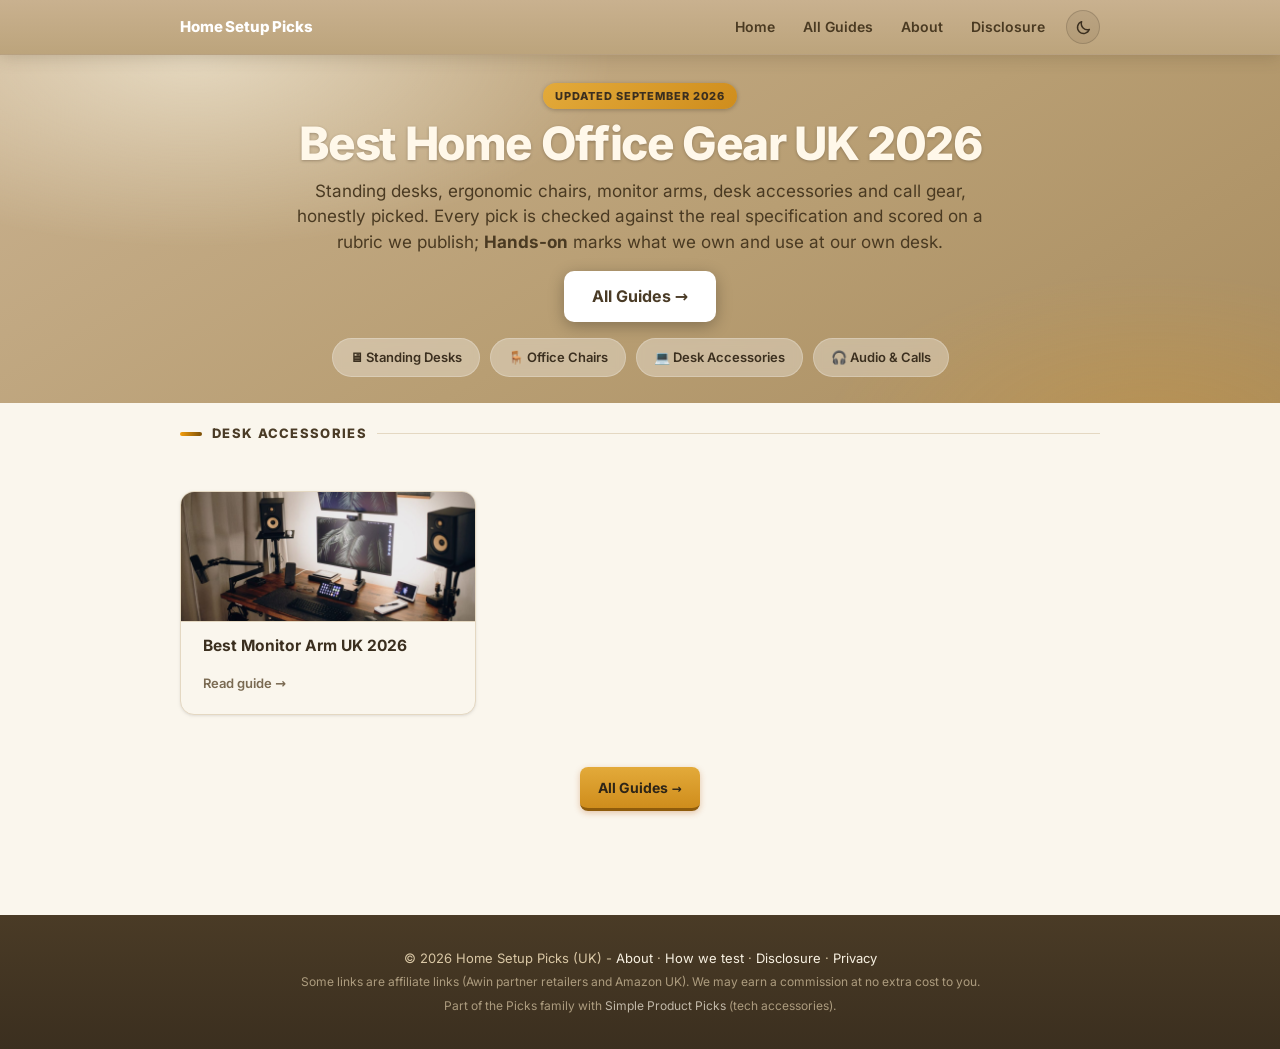
==== index.html @ e94b882a "design: home hero per DESIGN-CANON rules 1-3 (operator-approved renders 2026-09-02) - h1 'Best Home " ====
<!doctype html>
<html lang="en-GB">
<head>
  <meta charset="utf-8" />
  <meta name="viewport" content="width=device-width, initial-scale=1" />
  <meta name="theme-color" content="#c9b18f" />
  <link rel="icon" href="/favicon.ico" sizes="48x48" />
  <link rel="icon" type="image/png" sizes="192x192" href="/icon-192.png" />
  <link rel="apple-touch-icon" href="/apple-touch-icon.png" />
  <link rel="manifest" href="/site.webmanifest" />
  <title>Best Home Office Gear UK 2026 - Home Setup Picks</title>
  <meta name="description" content="Honest, spec-checked picks for UK home offices: standing desks, ergonomic chairs, monitor arms and call gear. Hands-on notes where we own the product." />
  <link rel="canonical" href="https://homesetuppicks.co.uk/" />
  <meta property="og:site_name" content="Home Setup Picks" />
  <meta property="og:type" content="website" />
  <meta property="og:title" content="Home Setup Picks UK" />
  <meta property="og:description" content="Honest, spec-checked picks for a better UK home office setup." />
  <meta property="og:image" content="https://homesetuppicks.co.uk/assets/img/hero/desks.jpg" />
  <meta property="og:url" content="https://homesetuppicks.co.uk/" />
  <meta name="twitter:card" content="summary" />
  <meta name="twitter:title" content="Best Home Office Gear UK 2026" />
  <meta name="twitter:description" content="Spec-checked picks for standing desks, office chairs, monitor arms and call gear, with hands-on notes where we own the product." />
  <script type="application/ld+json">
  {
    "@context": "https://schema.org",
    "@type": "WebSite",
    "name": "Home Setup Picks",
    "url": "https://homesetuppicks.co.uk/",
    "description": "Honest, spec-checked UK home office picks: standing desks, office chairs, monitor arms, desk accessories and call gear.",
    "publisher": {
      "@type": "Organization",
      "name": "Home Setup Picks",
      "url": "https://homesetuppicks.co.uk/"
    }
  }
  </script>
  <link rel="preload" href="assets/fonts/inter-latin.woff2" as="font" type="font/woff2" crossorigin>
  <link rel="alternate" type="application/rss+xml" title="Home Setup Picks - All Guides" href="/feed.xml">
  <link rel="stylesheet" href="assets/site.css">
  <script>(function(){var t;try{t=localStorage.getItem("sppTheme")}catch(e){}document.documentElement.setAttribute("data-theme",t||(window.matchMedia&&matchMedia("(prefers-color-scheme: dark)").matches?"dark":"light"))})();</script><script src="assets/theme.js" defer></script>
</head>
<body>

  <header class="site-header">
    <div class="wrap">
      <a class="brand-title" href="index.html">Home Setup Picks</a>
      <nav class="site-nav">
        <a href="index.html">Home</a>
        <a href="posts.html">All Guides</a>
        <a href="about.html">About</a>
        <a href="disclosure.html">Disclosure</a>
      </nav>
    </div>
  </header>

  <div class="home-hero">
    <div class="wrap">
      <div class="badge">Updated September 2026</div>
      <h1>Best Home Office Gear UK 2026</h1>
      <p>Standing desks, ergonomic chairs, monitor arms, desk accessories and call gear, honestly picked. Every pick is checked against the real specification and scored on a rubric we publish; <strong>Hands-on</strong> marks what we own and use at our own desk.</p>
      <a class="hero-cta" href="posts.html">All Guides &#x2192;</a>
      <div class="hero-cats">
        <a class="hero-cat" href="#desks">&#x1F5A5; Standing Desks</a>
        <a class="hero-cat" href="#chairs">&#x1FA91; Office Chairs</a>
        <a class="hero-cat" href="#accessories">&#x1F4BB; Desk Accessories</a>
        <a class="hero-cat" href="#audio">&#x1F3A7; Audio &amp; Calls</a>
      </div>
    </div>
  </div>

  <main>
<!--picks:home-grid-->
    <div id="accessories" class="cat-section">
      <div class="cat-section-title">Desk Accessories</div>
      <div class="post-grid" id="list-accessories">
        <a class="post-card" href="./posts_html/best-monitor-arm-uk.html"><img class="card-thumb" src="./assets/img/hero/posts/best-monitor-arm-uk.jpg" alt="" loading="lazy" width="1200" height="630"><strong>Best Monitor Arm UK 2026</strong><span class="card-arrow">Read guide &#x2192;</span></a>
      </div>
    </div>
<!--/picks:home-grid-->
    <div style="text-align:center;margin:32px 0 16px">
      <a href="posts.html" class="cta-link" style="display:inline-block">All Guides</a>
    </div>
  </main>

  <footer>
    <div class="wrap">
      &copy; 2026 Home Setup Picks (UK) -
      <a href="./about.html">About</a> &middot;
      <a href="./how-we-test.html">How we test</a> &middot;
      <a href="./disclosure.html">Disclosure</a> &middot;
      <a href="./privacy.html">Privacy</a><br>
      <span style="font-size:12px;opacity:.7">Some links are affiliate links (Awin partner retailers and Amazon UK). We may earn a commission at no extra cost to you.</span><br>
      <span style="font-size:12px;opacity:.7">Part of the Picks family with <a href="https://simpleproductpicks.co.uk/" rel="noopener">Simple Product Picks</a> (tech accessories).</span>
    </div>
  </footer>

  <!-- The post grid between the picks:home-grid markers is generated by scripts/build_pages.py from assets/posts_index.json so crawlers see every internal link without JavaScript. Do not hand-edit inside the markers. -->
</body>
</html>
---- assets/site.css ----
/* SITE_CSS_v6 - typography + manual theme toggle + polish 2026-07-12 (v5 in git history) */
/* Brand: deep navy + electric blue + amber CTAs. Same class names as v4/v5 - safe for regen. */
/* Theming: data-theme="light|dark" on <html>, set pre-paint by an inline head snippet     */
/* (localStorage choice, else system preference). Dark styles key off [data-theme="dark"]. */

@font-face {
  font-family: "Inter";
  font-style: normal;
  font-weight: 100 900;
  font-display: swap;
  src: url("fonts/inter-latin.woff2") format("woff2");
}

/* -- Design tokens ----------------------------------------------- */
:root {
  --blue:       #7a4e06;
  --blue-dark:  #5c3a02;
  --blue-deep:  #4a3b26;
  --blue-ink:   #3b2f1f;
  --blue-light: #f0e6d0;
  --blue-mid:   #d9c7a5;
  --amber:      #f59e0b;
  --amber-bg:   #fffbeb;
  --green:      #16a34a;
  --red:        #dc2626;
  --cta:        #cf8d1c;
  --cta-hover:  #e3aa3a;
  --cta-edge:   #8f5c0c;
  --text:       #2e2517;
  --text-soft:  #4a3d2b;
  --muted:      #7a6a52;
  --border:     #e4d8c2;
  --border-mid: #d3c3a6;
  --bg:         #faf6ed;
  --bg-soft:    #f3ebdd;
  --bg-grey:    #f5efe3;
  --radius:     14px;
  --radius-sm:  8px;
  --shadow-sm:  0 1px 2px rgba(16,24,40,.05), 0 1px 4px rgba(16,24,40,.06);
  --shadow-md:  0 4px 10px rgba(16,24,40,.06), 0 12px 28px rgba(74,59,38,.10);
  --shadow-cta: 0 2px 6px rgba(180,83,9,.30);
  --ring:       0 0 0 3px rgba(122,78,6,.35);
}

/* -- Reset ------------------------------------------------------- */
*, *::before, *::after { box-sizing: border-box; }
html { scroll-behavior: smooth; }
:root { color-scheme: light; }
:root[data-theme="dark"] { color-scheme: dark; }
body {
  font-family: "Inter", system-ui, -apple-system, "Segoe UI", Roboto, Arial, sans-serif;
  margin: 0; line-height: 1.65;
  background: var(--bg); color: var(--text);
  -webkit-font-smoothing: antialiased;
  text-rendering: optimizeLegibility;
  font-feature-settings: "cv02", "cv11";
}
a { color: inherit; text-decoration: none; }
a:hover { text-decoration: underline; }
:focus-visible { outline: none; box-shadow: var(--ring); border-radius: 4px; }
::selection { background: var(--blue-mid); color: var(--blue-ink); }
@media (prefers-reduced-motion: reduce) {
  *, *::before, *::after { transition: none !important; animation: none !important; }
  html { scroll-behavior: auto; }
}

/* -- Layout ------------------------------------------------------ */
.wrap { max-width: 960px; margin: 0 auto; padding: 0 20px; }
main  { max-width: 960px; margin: 0 auto; padding: 0 20px 88px; }

/* -- Header / Nav ------------------------------------------------ */
.site-header {
  position: sticky; top: 0; z-index: 100;
  background: linear-gradient(180deg, #c9b18f 0%, #bca47c 100%);
  border-bottom: 1px solid rgba(59,47,31,.12);
  padding: 0;
  box-shadow: 0 2px 16px rgba(74,59,38,.22);
}

/* Single-row: brand left, nav right */
.site-header .wrap {
  display: flex; align-items: center;
  justify-content: space-between;
  gap: 12px; min-height: 54px;
}

.topbar { display: none; }

.brand-title {
  font-size: 15px; font-weight: 800; color: #ffffff;
  letter-spacing: -0.01em; white-space: nowrap; flex-shrink: 0;
}
.brand-title:hover { text-decoration: none; opacity: 0.9; }

.back-link {
  font-size: 14px; font-weight: 700; color: #3b2f1f;
  white-space: nowrap; flex-shrink: 0;
  display: inline-flex; align-items: center; gap: 6px;
  opacity: 0.85;
}
.back-link:hover { opacity: 1; text-decoration: none; color: #2e2517; }

.site-nav {
  display: flex; align-items: center; gap: 2px;
  flex-wrap: nowrap;
  overflow-x: auto;
  scrollbar-width: none;
  -webkit-overflow-scrolling: touch;
}
.site-nav::-webkit-scrollbar { display: none; }
.site-nav a {
  padding: 7px 13px; border-radius: 999px;
  color: #4a3a22; font-weight: 600; font-size: 14px;
  white-space: nowrap;
  transition: background 0.15s, color 0.15s;
}
.site-nav a:hover {
  background: rgba(59,47,31,.10); color: #2e2517; text-decoration: none;
}
.sep { display: none; }

/* -- Post hero ---------------------------------------------------- */
.hero.panel, .hero-section {
  background: linear-gradient(180deg, var(--bg-soft) 0%, #faf6ed 85%);
  border: none;
  border-bottom: 1px solid var(--border);
  padding: 34px 20px 24px;
  max-width: 960px;
  margin: 0 auto;
  box-sizing: border-box;
}

.hero-kicker {
  font-size: 11px; font-weight: 800; letter-spacing: 0.08em;
  text-transform: uppercase; color: #78350f;
  background: linear-gradient(135deg, #fde68a 0%, var(--amber) 100%);
  border: none;
  display: inline-block;
  padding: 4px 12px; border-radius: 999px; margin-bottom: 12px;
  box-shadow: 0 1px 3px rgba(180,83,9,.25);
}

.hero-title {
  font-size: clamp(26px, 4.5vw, 38px);
  font-weight: 800; letter-spacing: -0.03em;
  margin: 0 0 10px; line-height: 1.12; color: var(--blue-ink);
  text-wrap: balance;
}

.hero-sub { font-size: 15px; color: var(--muted); margin: 6px 0 0; }
.trust-bar {
  display: flex; flex-wrap: wrap; gap: 8px;
  margin-top: 16px;
}
.trust-item {
  font-size: 12.5px; font-weight: 600; color: var(--text-soft);
  display: inline-flex; align-items: center; gap: 5px;
  background: #ffffff;
  border: 1px solid var(--border);
  border-radius: 999px;
  padding: 5px 12px;
  box-shadow: var(--shadow-sm);
}
.trust-item::before { color: var(--green); font-size: 14px; }

.hero-img { box-shadow: var(--shadow-md); }

/* Two-column editorial hero on wide screens: text left, category image right */
@media (min-width: 861px) {
  .hero.panel, .hero-section {
    display: grid;
    grid-template-columns: minmax(0, 1fr) 340px;
    column-gap: 32px;
    align-items: center;
  }
  .hero-kicker { grid-column: 1; justify-self: start; }
  .hero-title, .hero-sub, .trust-bar { grid-column: 1; }
  .hero-img {
    grid-column: 2; grid-row: 1 / 5;
    align-self: center;
    margin-top: 0 !important;
    max-height: 210px !important;
  }
}

/* -- Homepage hero ----------------------------------------------- */
.home-hero {
  background:
    radial-gradient(700px 320px at 15% 0%, rgba(255,251,235,.55), transparent 60%),
    radial-gradient(600px 300px at 90% 110%, rgba(245,158,11,.18), transparent 55%),
    linear-gradient(150deg, #c9b18f 0%, #b89e73 55%, #a98d60 100%);
  padding: 26px 20px 22px;
  text-align: center;
}
.home-hero h1 {
  font-size: clamp(30px, 5.5vw, 46px);
  font-weight: 800; color: #fff8ea;
  text-shadow: 0 1px 3px rgba(59,47,31,.35);
  letter-spacing: -0.03em; margin: 0 0 10px; line-height: 1.08;
  text-wrap: balance;
}
.home-hero p {
  font-size: 17px; color: #4a3a22; margin: 0 auto 16px; max-width: 720px; line-height: 1.5;
}
.home-hero .badge {
  display: inline-block;
  background: linear-gradient(135deg, var(--cta-hover) 0%, var(--cta) 100%);
  color: #3b2f1f;
  font-size: 11px; font-weight: 800; letter-spacing: 0.08em;
  text-transform: uppercase; padding: 4px 12px; border-radius: 999px; margin-bottom: 10px;
  box-shadow: 0 1px 4px rgba(0,0,0,.25);
}
.hero-cta {
  display: inline-flex; align-items: center; gap: 8px;
  background: #ffffff; color: var(--blue-deep);
  font-size: 16px; font-weight: 700;
  padding: 12px 28px; border-radius: 10px;
  text-decoration: none;
  box-shadow: 0 4px 16px rgba(0,0,0,.28);
  transition: transform 0.15s, box-shadow 0.15s;
  margin-bottom: 16px;
}
.hero-cta:hover { transform: translateY(-2px); box-shadow: 0 8px 24px rgba(0,0,0,.32); text-decoration: none; color: var(--blue-deep); }
.hero-cats {
  display: flex; flex-wrap: wrap; justify-content: center; gap: 10px;
  padding: 0 0 4px;
}
.hero-cat {
  display: inline-flex; align-items: center; gap: 6px;
  background: rgba(255,255,255,.32); color: #3b2f1f;
  font-size: 13px; font-weight: 600;
  padding: 8px 17px; border-radius: 999px;
  border: 1px solid rgba(255,255,255,.22);
  text-decoration: none;
  backdrop-filter: blur(4px);
  transition: background 0.15s, border-color 0.15s, transform 0.15s;
}
.hero-cat:hover {
  background: rgba(255,255,255,.48); border-color: rgba(255,255,255,.75);
  transform: translateY(-1px);
  text-decoration: none; color: #2e2517;
}

/* Home category section headings */
.cat-section { margin: 20px 0 0; scroll-margin-top: 72px; }
.cat-section-title {
  font-size: 13px; font-weight: 800; letter-spacing: 0.1em;
  text-transform: uppercase; color: var(--blue-deep);
  display: flex; align-items: center; gap: 10px;
  padding: 0 0 12px; border-bottom: none;
  margin-bottom: 14px;
}
.cat-section-title::before {
  content: ""; display: inline-block;
  width: 22px; height: 4px; border-radius: 2px;
  background: linear-gradient(90deg, var(--amber), var(--blue));
}
.cat-section-title::after {
  content: ""; flex: 1; height: 1px; background: var(--border);
}

/* -- Post cards (index page) ------------------------------------- */
.post-grid {
  display: grid;
  grid-template-columns: repeat(auto-fill, minmax(280px, 1fr));
  gap: 16px;
  padding: 20px 0;
}
.post-card {
  display: flex; flex-direction: column;
  background: var(--bg);
  border: 1px solid var(--border);
  border-radius: var(--radius);
  padding: 20px 22px;
  box-shadow: var(--shadow-sm);
  transition: box-shadow 0.18s, border-color 0.18s, transform 0.18s;
  overflow: hidden;
}
.post-card .card-thumb {
  width: calc(100% + 44px);
  margin: -20px -22px 14px;
  height: 130px; object-fit: cover; display: block;
  border-bottom: 1px solid var(--border);
  transition: transform 0.25s ease;
}
.post-card:hover .card-thumb { transform: scale(1.03); }
.post-card:hover {
  box-shadow: var(--shadow-md);
  border-color: var(--blue-mid);
  transform: translateY(-3px);
  text-decoration: none;
}
.post-card strong { display: block; font-size: 15.5px; font-weight: 700; color: var(--blue-ink); margin-bottom: 6px; line-height: 1.35; }
.post-card .card-cat { font-size: 11px; font-weight: 700; color: var(--blue); text-transform: uppercase; letter-spacing: 0.08em; margin-bottom: 6px; }
.post-card .card-arrow { display: block; font-size: 13px; font-weight: 600; color: var(--muted); margin-top: auto; padding-top: 10px; transition: color 0.15s, transform 0.15s; }
.post-card:hover .card-arrow { color: var(--blue); transform: translateX(3px); }
.post-card .slug  { display: none; }

/* -- Panels ------------------------------------------------------ */
.panel {
  background: var(--bg);
  border: 1px solid var(--border);
  border-radius: var(--radius);
  padding: 26px;
  margin: 24px 0;
  box-shadow: var(--shadow-sm);
}

/* -- Comparison table ------------------------------------------- */
.table-wrap {
  overflow-x: auto; margin-top: 12px;
  border: 1px solid var(--border);
  border-radius: var(--radius-sm);
  /* scroll shadows so a clipped table reads as scrollable on mobile */
  background:
    linear-gradient(to right, #ffffff 30%, rgba(255,255,255,0)),
    linear-gradient(to left,  #ffffff 30%, rgba(255,255,255,0)) 100% 0,
    radial-gradient(farthest-side at 0 50%, rgba(16,24,40,.18), transparent),
    radial-gradient(farthest-side at 100% 50%, rgba(16,24,40,.18), transparent) 100% 0;
  background-repeat: no-repeat;
  background-size: 44px 100%, 44px 100%, 16px 100%, 16px 100%;
  background-attachment: local, local, scroll, scroll;
}
.compare-table {
  border-collapse: collapse; width: 100%;
  font-size: 14px; min-width: 560px;
}
.thead-cell {
  background: linear-gradient(180deg, var(--blue-deep) 0%, var(--blue-ink) 100%);
  color: #ffffff;
  font-weight: 700; text-align: left;
  padding: 12px 14px;
  border-bottom: 2px solid var(--blue);
  white-space: nowrap; font-size: 12.5px;
  letter-spacing: 0.05em; text-transform: uppercase;
}
.cell-row, .cell {
  padding: 13px 14px;
  border-bottom: 1px solid var(--border);
  vertical-align: middle; color: var(--text-soft); font-size: 15px;
}
.compare-table tbody tr:last-child .cell-row,
.compare-table tbody tr:last-child .cell { border-bottom: none; }
/* Best overall row - highlighted */
.compare-table tbody tr:first-child .cell-row,
.compare-table tbody tr:first-child .cell {
  background: var(--amber-bg);
  font-weight: 600;
  border-bottom: 1px solid #fde68a;
}
.compare-table tbody tr:first-child .cell-row:first-child {
  box-shadow: inset 4px 0 0 var(--amber);
}
.compare-table tbody tr:nth-child(even):not(:first-child) .cell-row,
.compare-table tbody tr:nth-child(even):not(:first-child) .cell { background: var(--bg-grey); }
.compare-table tbody tr:hover .cell-row,
.compare-table tbody tr:hover .cell { background: var(--blue-light); }
.compare-table tbody tr:first-child:hover .cell-row,
.compare-table tbody tr:first-child:hover .cell { background: #fef3c7; }
/* Score column (3rd): emphasize our SPP score */
.compare-table tbody td:nth-child(3) {
  font-weight: 800; color: var(--blue-deep); white-space: nowrap;
  font-variant-numeric: tabular-nums;
}

/* -- CTA link (inline in table) ---------------------------------- */
.cta-link {
  display: inline-flex; align-items: center; gap: 5px;
  background: linear-gradient(180deg, var(--cta-hover) 0%, var(--cta) 100%);
  color: #2e2517;
  font-size: 14px; font-weight: 700;
  padding: 9px 18px; border-radius: var(--radius-sm);
  white-space: nowrap;
  box-shadow: var(--shadow-cta);
  border-bottom: 3px solid var(--cta-edge);
  transition: filter 0.15s, box-shadow 0.15s, transform 0.1s;
}
.cta-link::after { content: " \2192"; font-size: 12px; }
.cta-link:hover {
  filter: brightness(1.05); text-decoration: none;
  box-shadow: 0 4px 14px rgba(180,83,9,.40);
  transform: translateY(-1px);
}
.cta-link:active { transform: translateY(1px); border-bottom-width: 1px; }

/* -- Buttons ----------------------------------------------------- */
.btn {
  display: inline-flex; align-items: center; justify-content: center;
  padding: 12px 22px; border-radius: 10px; font-size: 15px; font-weight: 700;
  text-decoration: none; line-height: 1; cursor: pointer;
  transition: all 0.15s; text-align: center;
}
.btn.primary {
  background: linear-gradient(180deg, var(--cta-hover) 0%, var(--cta) 100%);
  color: #2e2517; border: none;
  box-shadow: inset 0 -2px 0 rgba(146,64,14,.45), var(--shadow-cta);
}
.btn.primary:hover { filter: brightness(1.05); transform: translateY(-1px); text-decoration: none; }
.btn.secondary { background: var(--bg); color: var(--blue); border: 2px solid var(--blue); }
.btn.secondary:hover { background: var(--blue-light); text-decoration: none; }

#content { max-width: 780px; margin: 0 auto; }

/* -- Content typography ----------------------------------------- */
.content h1 { font-size: 28px; font-weight: 800; letter-spacing: -0.02em; margin: 0 0 14px; line-height: 1.2; color: var(--text); }
/* Every post .md opens with an h1 that duplicates the hero title - hide the repeat */
#content > h1:first-child { display: none; }
.content h2 {
  font-size: 23px; font-weight: 800; letter-spacing: -0.01em;
  margin: 46px 0 16px; color: var(--blue-ink);
  border-bottom: none; padding-bottom: 0;
  display: flex; align-items: center; gap: 10px;
}
.content h2::before {
  content: ""; display: inline-block; flex-shrink: 0;
  width: 5px; height: 20px; border-radius: 3px;
  background: linear-gradient(180deg, var(--amber), var(--blue));
}
.content h3 { font-size: 19px; font-weight: 700; margin: 30px 0 8px; color: var(--text); line-height: 1.3; }
.content p, .content li { font-size: 16.5px; line-height: 1.8; color: var(--text-soft); }
.content ul, .content ol { padding-left: 22px; margin: 10px 0 16px; }
.content li { margin-bottom: 6px; }
/* CTA button - only applied via JS to standalone Check price links */
.content a.cta-btn {
  display: inline-flex; align-items: center; gap: 6px;
  background: linear-gradient(180deg, var(--cta-hover) 0%, var(--cta) 100%);
  color: #1a1a2e !important;
  font-size: 15px; font-weight: 700;
  padding: 12px 26px; border-radius: var(--radius-sm);
  text-decoration: none !important;
  margin: 16px 0 8px;
  box-shadow: inset 0 -2px 0 rgba(146,64,14,.45), var(--shadow-cta);
  transition: filter 0.15s, transform 0.1s, box-shadow 0.1s;
}
.content a.cta-btn:hover {
  filter: brightness(1.06); text-decoration: none !important;
  transform: translateY(-1px);
  box-shadow: inset 0 -2px 0 rgba(146,64,14,.45), 0 6px 16px rgba(180,83,9,.4);
}
.content a.cta-btn:active { transform: translateY(1px); filter: brightness(.98); }
/* Heading and verdict links - plain styled, not buttons */
.content h3 a, .content h2 a {
  color: var(--text); text-decoration: none; font-weight: inherit;
}
.content h3 a:hover, .content h2 a:hover {
  color: var(--blue); text-decoration: underline;
}
.content strong a {
  color: var(--blue-deep); text-decoration: none; font-weight: 700;
}
.content strong a:hover { text-decoration: underline; }
.content hr { border: none; border-top: 1px solid var(--border); margin: 40px 0; }
.content strong { font-weight: 700; color: var(--text); }
/* Product pick cards - JS adds .pick-card class to h3+content blocks */
.pick-card {
  background: var(--bg-soft);
  border: 1px solid var(--blue-mid);
  border-left: 4px solid var(--blue);
  border-radius: var(--radius-sm) var(--radius) var(--radius) var(--radius-sm);
  padding: 22px 26px;
  margin: 26px 0;
  box-shadow: var(--shadow-sm);
  transition: box-shadow 0.18s;
}
.pick-card:hover { box-shadow: var(--shadow-md); }
.pick-card h3 { margin-top: 0; }

/* Page-level hero (non-post pages) - clean, no left border */
.page-hero {
  background: linear-gradient(180deg, var(--bg-soft) 0%, #faf6ed 85%);
  border-bottom: 1px solid var(--border);
  padding: 40px 20px 30px;
  max-width: 960px;
  margin: 0 auto;
  box-sizing: border-box;
}
.page-hero .hero-kicker {
  display: inline-block;
  background: linear-gradient(135deg, #fde68a 0%, var(--amber) 100%);
  color: #78350f;
  font-size: 11px; font-weight: 800;
  letter-spacing: 0.08em; text-transform: uppercase;
  padding: 4px 12px; border-radius: 999px;
  margin-bottom: 12px;
}
.page-hero .hero-title {
  font-size: clamp(26px, 4.5vw, 36px);
  font-weight: 800;
  color: var(--blue-ink); margin: 0 0 8px;
  letter-spacing: -0.02em; line-height: 1.12;
}
.page-hero .hero-sub { font-size: 15px; color: var(--muted); margin: 0; }

/* -- Tables in content ------------------------------------------ */
.content table { border-collapse: collapse; width: 100%; font-size: 14px; margin: 12px 0; overflow-x: auto; display: block; border-radius: var(--radius-sm); }
.content th { background: linear-gradient(180deg, var(--blue-deep) 0%, var(--blue-ink) 100%); color: #fff; font-weight: 600; text-align: left; padding: 10px 12px; border-bottom: 2px solid var(--blue); }
.content td { padding: 10px 12px; border-bottom: 1px solid var(--border); vertical-align: top; color: var(--text-soft); }
.content tr:nth-child(even) td { background: var(--bg-grey); }

/* -- Section layout --------------------------------------------- */
.row-between {
  display: flex; justify-content: space-between;
  align-items: baseline; flex-wrap: wrap; gap: 4px; margin-bottom: 6px;
}
.h2-tight { font-size: 18px; font-weight: 800; margin: 0; color: var(--blue-ink); }
.h2-block  { font-size: 18px; font-weight: 800; margin: 0 0 12px; color: var(--blue-ink); }
.section-divider { margin: 28px 0; padding-top: 12px; border-top: 1px solid var(--border); }

/* -- Verdict / info boxes --------------------------------------- */
.verdict-box {
  border: 1px solid var(--blue-mid);
  border-left: 5px solid var(--blue);
  background: linear-gradient(180deg, var(--blue-light) 0%, #f5eedd 100%);
  border-radius: var(--radius-sm) var(--radius) var(--radius) var(--radius-sm);
  padding: 16px 18px;
  box-shadow: var(--shadow-sm);
}

/* -- Pills / badges --------------------------------------------- */
.pill {
  display: inline-block; font-size: 12px; font-weight: 600;
  color: var(--blue); border: 1px solid var(--blue-mid);
  background: var(--blue-light); border-radius: 999px; padding: 2px 10px;
}
.pill.amber { color: #92400e; background: var(--amber-bg); border-color: #fcd34d; }

/* -- Note / muted ----------------------------------------------- */
.note  { font-size: 12px; color: var(--muted); line-height: 1.5; margin-top: 6px; }
.price-note { font-size: 14px; color: #5a4c38; margin: 0 0 12px; font-weight: 500; }
.muted { color: var(--muted); font-size: 13px; }
.site-header .muted { display: none; }



/* -- SPP scorecard line (scorer v2 per-criterion breakdown) ------- */
.spp-breakdown {
  display: inline-block;
  font-size: 12.5px !important; font-weight: 600;
  color: var(--muted) !important;
  background: var(--bg-grey);
  border: 1px solid var(--border);
  border-radius: 999px;
  padding: 5px 14px;
  margin: 2px 0 10px;
  letter-spacing: 0.01em;
}
[data-theme="dark"] .spp-breakdown { background: #554634; border-color: var(--border-mid); }

/* -- Sticky bottom CTA bar ---------------------------------------- */
.sticky-cta {
  position: fixed; bottom: 0; left: 0; right: 0; z-index: 200;
  background: rgba(250,246,237,.94);
  backdrop-filter: blur(8px);
  -webkit-backdrop-filter: blur(8px);
  border-top: 1px solid var(--border);
  box-shadow: 0 -6px 24px rgba(16,24,40,.14);
  transform: translateY(100%);
  transition: transform 0.25s ease;
  padding: 8px 0 calc(8px + env(safe-area-inset-bottom, 0px));
}
.sticky-cta.sticky-visible { transform: translateY(0); }
.sticky-cta-inner {
  display: flex; align-items: center;
  justify-content: space-between; gap: 12px;
  flex-wrap: wrap;
}
.sticky-cta-label {
  font-size: 13px; font-weight: 600; color: var(--text);
  flex: 1; min-width: 0;
  white-space: nowrap; overflow: hidden; text-overflow: ellipsis;
}
.sticky-cta-btn {
  display: inline-flex; align-items: center; gap: 6px;
  background: linear-gradient(180deg, var(--cta-hover) 0%, var(--cta) 100%);
  color: #1a1a2e;
  font-size: 14px; font-weight: 700;
  padding: 9px 20px; border-radius: var(--radius-sm);
  text-decoration: none; white-space: nowrap;
  box-shadow: inset 0 -2px 0 rgba(146,64,14,.45), var(--shadow-cta);
  transition: filter 0.15s;
  flex-shrink: 0;
}
.sticky-cta-btn:hover { filter: brightness(1.05); text-decoration: none; color: #1a1a2e; }

/* -- Footer ----------------------------------------------------- */
footer {
  border-top: none;
  background: linear-gradient(180deg, var(--blue-deep) 0%, var(--blue-ink) 100%);
  padding: 32px 0; font-size: 13px; color: #d9c7a5; text-align: center;
  line-height: 1.8;
}
footer a { color: #f8f1e2; }
footer a:hover { color: #ffffff; }

/* -- Code ------------------------------------------------------- */
.content code { background: var(--bg-grey); padding: 2px 5px; border-radius: 4px; font-size: 13px; }
.content pre  { background: var(--bg-grey); padding: 14px; border-radius: 8px; overflow-x: auto; }

/* -- Grid ------------------------------------------------------- */
.grid2 { display: grid; grid-template-columns: 1fr 300px; gap: 24px; align-items: start; }
.grid1 { display: flex; flex-direction: column; gap: 10px; margin-top: 14px; }
.ctaRow { display: flex; flex-direction: column; gap: 8px; margin: 0 0 10px; }
.relatedGrid { display: flex; flex-direction: column; gap: 8px; }
.relatedItem {
  display: block; padding: 12px 14px; border: 1px solid var(--border);
  border-radius: var(--radius-sm); font-size: 13.5px; font-weight: 600; color: var(--text-soft);
  background: var(--bg);
  box-shadow: var(--shadow-sm);
  transition: background 0.15s, border-color 0.15s, transform 0.15s;
}
.relatedItem:hover {
  background: var(--blue-light); border-color: var(--blue-mid);
  transform: translateX(3px);
  text-decoration: none;
}

/* -- Static page content ---------------------------------------- */
.page-card {
  background: var(--bg); border: 1px solid var(--border);
  border-radius: var(--radius); padding: 22px 26px; margin: 18px 0;
  box-shadow: var(--shadow-sm);
}
.page-card h2 { font-size: 17px; font-weight: 800; margin: 0 0 10px; color: var(--blue-ink); }

/* -- Responsive ------------------------------------------------- */
@media (max-width: 700px) {
  .grid2 { grid-template-columns: 1fr; }
  .home-hero { padding: 24px 16px 20px; }
  .post-grid { grid-template-columns: 1fr; }
  .hero.panel, .hero-section { padding: 26px 16px 20px; }
  main, .wrap { padding-left: 16px; padding-right: 16px; }
}
@media (max-width: 480px) {
  .site-header .wrap { gap: 8px; }
  .brand-title { font-size: 13.5px; }
  .site-nav a { padding: 6px 9px; font-size: 13px; }
  .cta-link { padding: 8px 14px; font-size: 13px; }
  .pick-card { padding: 18px 18px; }
  .panel { padding: 16px; }
}

/* -- Breadcrumbs ------------------------------------------------- */
.breadcrumbs {
  max-width: 960px; margin: 0 auto;
  font-size: 13px; color: var(--muted);
}
.breadcrumbs .wrap {
  display: flex; align-items: center; gap: 8px;
  padding-top: 12px; padding-bottom: 0;
  white-space: nowrap; overflow: hidden;
}
.breadcrumbs a { color: var(--blue); font-weight: 600; }
.breadcrumbs a:hover { text-decoration: underline; }
.breadcrumbs .bc-sep { color: var(--border-mid); font-size: 15px; }
.breadcrumbs .bc-here { overflow: hidden; text-overflow: ellipsis; }

/* -- Pros / cons list items (server-rendered classes) ------------ */
.content li.pro { list-style: none; color: var(--green); font-weight: 500; font-size: 16px; }
.content li.con { list-style: none; color: var(--red); font-weight: 500; font-size: 16px; }

/* -- Dark mode (manual toggle; data-theme set pre-paint from localStorage/system) -- */
:root[data-theme="dark"] {
  --text:       #f7f0e1;
  --text-soft:  #e2d6bf;
  --muted:      #b3a488;
  --border:     #6b5940;
  --border-mid: #7d6a4d;
  --bg:         #453728;
  --bg-soft:    #514230;
  --bg-grey:    #554634;
  --blue-light: #59492f;
  --blue-mid:   #8a734f;
  --amber-bg:   #57451a;
  --green:      #4ade80;
  --red:        #f87171;
  --shadow-sm:  0 1px 2px rgba(0,0,0,.4), 0 1px 4px rgba(0,0,0,.3);
  --shadow-md:  0 4px 10px rgba(0,0,0,.4), 0 12px 28px rgba(0,0,0,.45);
}
/* tokens used as TEXT colors on light surfaces need light equivalents */
[data-theme="dark"] .hero-title, [data-theme="dark"] .page-hero .hero-title,
[data-theme="dark"] .h2-tight, [data-theme="dark"] .h2-block,
[data-theme="dark"] .post-card strong { color: #f8f1e2; }
[data-theme="dark"] .content h2, [data-theme="dark"] .page-card h2 { color: #efe0ba; }
[data-theme="dark"] .content strong a { color: #ecbf74; }
[data-theme="dark"] .content h3 a:hover,
[data-theme="dark"] .content h2 a:hover { color: #ecbf74; }
[data-theme="dark"] .compare-table tbody td:nth-child(3) { color: #efe0ba; }
[data-theme="dark"] .breadcrumbs a { color: #e6b45f; }
[data-theme="dark"] .post-card .card-cat { color: #e6b45f; }
[data-theme="dark"] .cat-section-title { color: #efe0ba; }
[data-theme="dark"] .price-note { color: var(--text-soft); }
/* surfaces */
[data-theme="dark"] .hero.panel, [data-theme="dark"] .hero-section,
[data-theme="dark"] .page-hero {
  background: linear-gradient(180deg, #514230 0%, #453728 85%);
}
[data-theme="dark"] .trust-item { background: #554634; border-color: var(--border-mid); }
[data-theme="dark"] .compare-table tbody tr:first-child .cell-row,
[data-theme="dark"] .compare-table tbody tr:first-child .cell {
  background: var(--amber-bg); border-bottom-color: #4a3a10;
}
[data-theme="dark"] .compare-table tbody tr:first-child:hover .cell-row,
[data-theme="dark"] .compare-table tbody tr:first-child:hover .cell { background: #5e4e1a; }
[data-theme="dark"] .table-wrap {
  background:
    linear-gradient(to right, var(--bg) 30%, rgba(69,55,40,0)),
    linear-gradient(to left,  var(--bg) 30%, rgba(69,55,40,0)) 100% 0,
    radial-gradient(farthest-side at 0 50%, rgba(0,0,0,.6), transparent),
    radial-gradient(farthest-side at 100% 50%, rgba(0,0,0,.6), transparent) 100% 0;
  background-repeat: no-repeat;
  background-size: 44px 100%, 44px 100%, 16px 100%, 16px 100%;
  background-attachment: local, local, scroll, scroll;
}
[data-theme="dark"] .verdict-box {
  background: linear-gradient(180deg, #59492f 0%, #554634 100%);
}
[data-theme="dark"] .sticky-cta {
  background: rgba(69,55,40,.95);
  box-shadow: 0 -6px 24px rgba(0,0,0,.5);
}
[data-theme="dark"] .hero-kicker, [data-theme="dark"] .page-hero .hero-kicker,
[data-theme="dark"] .home-hero .badge { color: #3b2f1f; }

/* -- Theme toggle button (injected by assets/theme.js into .site-nav) ---- */
.theme-toggle {
  display: inline-flex; align-items: center; justify-content: center;
  width: 34px; height: 34px; border-radius: 999px;
  background: rgba(59,47,31,.08); border: 1px solid rgba(59,47,31,.20);
  color: #3b2f1f; cursor: pointer; flex-shrink: 0; margin-left: 6px;
  transition: background 0.15s, transform 0.15s;
  padding: 0;
}
.theme-toggle:hover { background: rgba(59,47,31,.16); transform: rotate(12deg); }
.theme-toggle svg { width: 17px; height: 17px; display: block; }

/* -- Reading progress bar (posts, injected by theme.js) ------------------ */
.progress-bar {
  position: fixed; top: 0; left: 0; height: 3px; width: 0;
  background: linear-gradient(90deg, var(--amber), #fbbf24);
  z-index: 300; pointer-events: none;
  transition: width 0.1s linear;
}

/* -- Sticky table of contents (injected by theme.js, >=1240px posts) ----- */
.toc {
  position: fixed;
  top: 110px;
  left: calc(50% - 480px - 200px);
  width: 178px;
  font-size: 12.5px;
  z-index: 50;
}
.toc-title {
  font-size: 11px; font-weight: 800; letter-spacing: 0.08em;
  text-transform: uppercase; color: var(--muted);
  margin-bottom: 8px;
}
.toc a {
  display: block; padding: 5px 10px; margin: 0 0 2px -10px;
  color: var(--muted); border-left: 2px solid var(--border);
  border-radius: 0 6px 6px 0;
  line-height: 1.35;
  transition: color 0.15s, border-color 0.15s, background 0.15s;
}
.toc a:hover { color: var(--blue); text-decoration: none; background: var(--blue-light); }
.toc a.active {
  color: var(--blue-deep); font-weight: 700;
  border-left-color: var(--amber);
  background: var(--blue-light);
}
[data-theme="dark"] .toc a.active { color: #efe0ba; }
@media (max-width: 1379px) { .toc { display: none; } }

/* -- Read-time pill (injected) ------------------------------------------- */
.trust-item.read-time::before { content: none; }
.trust-item.read-time { color: var(--muted); }

/* -- Related-guide hover preview (injected) ------------------------------ */
.related-preview {
  position: absolute; z-index: 400; width: 240px;
  background: var(--bg); border: 1px solid var(--border);
  border-radius: var(--radius-sm); overflow: hidden;
  box-shadow: var(--shadow-md);
  opacity: 0; transform: translateY(4px) scale(.98); pointer-events: none;
  transition: opacity 0.15s, transform 0.15s;
}
.related-preview.show { opacity: 1; transform: translateY(0) scale(1); }
.related-preview img { width: 100%; height: 126px; object-fit: cover; display: block; }
.related-preview span {
  display: block; padding: 9px 12px;
  font-size: 12.5px; font-weight: 600; color: var(--text-soft); line-height: 1.4;
}

/* -- Sticky bar dismiss + skip link (injected by theme.js) ---------------- */
body.sticky-dismissed .sticky-cta { display: none; }
.sticky-close {
  flex-shrink: 0;
  width: 28px; height: 28px; border-radius: 999px;
  border: 1px solid var(--border); background: transparent;
  color: var(--muted); font-size: 17px; line-height: 1;
  cursor: pointer; padding: 0;
  display: inline-flex; align-items: center; justify-content: center;
  transition: color 0.15s, border-color 0.15s, background 0.15s;
}
.sticky-close:hover { color: var(--text); border-color: var(--border-mid); background: var(--bg-grey); }
.skip-link {
  position: absolute; left: -9999px; top: 0; z-index: 500;
  background: var(--blue-deep); color: #ffffff;
  padding: 10px 18px; border-radius: 0 0 8px 0; font-weight: 700; font-size: 14px;
}
.skip-link:focus { left: 0; text-decoration: none; }

/* -- Back to top (injected by theme.js) ---------------------------------- */
.back-to-top {
  position: fixed; right: 18px; bottom: 18px; z-index: 250;
  width: 42px; height: 42px; border-radius: 999px;
  background: var(--blue-deep); color: #ffffff; border: none;
  box-shadow: 0 4px 14px rgba(16,24,40,.35);
  cursor: pointer; display: flex; align-items: center; justify-content: center;
  opacity: 0; transform: translateY(8px); pointer-events: none;
  transition: opacity 0.2s, transform 0.2s, background 0.15s;
  font-size: 18px; line-height: 1;
}
.back-to-top.show { opacity: 0.88; transform: translateY(0); pointer-events: auto; }
.back-to-top:hover { opacity: 1; background: var(--blue); }
.back-to-top.above-sticky { bottom: 78px; }

/* -- Sand identity, dark mode v3 (operator direction 2026-09-01) -- */
/* The sand header and home hero stay EXACTLY as in light mode - the  */
/* brand bar is constant across themes. Dark mode dims only the page  */
/* body (lifted warm browns + bright cream text, set in the dark var  */
/* block above). No header/hero overrides on purpose; the home hero   */
/* keeps its light-mode espresso-on-sand text rules.                  */
[data-theme="dark"] .home-hero h1 { color: #f8f1e2; text-shadow: 0 1px 3px rgba(0,0,0,.35); }
[data-theme="dark"] .home-hero p { color: #e2d6bf; }
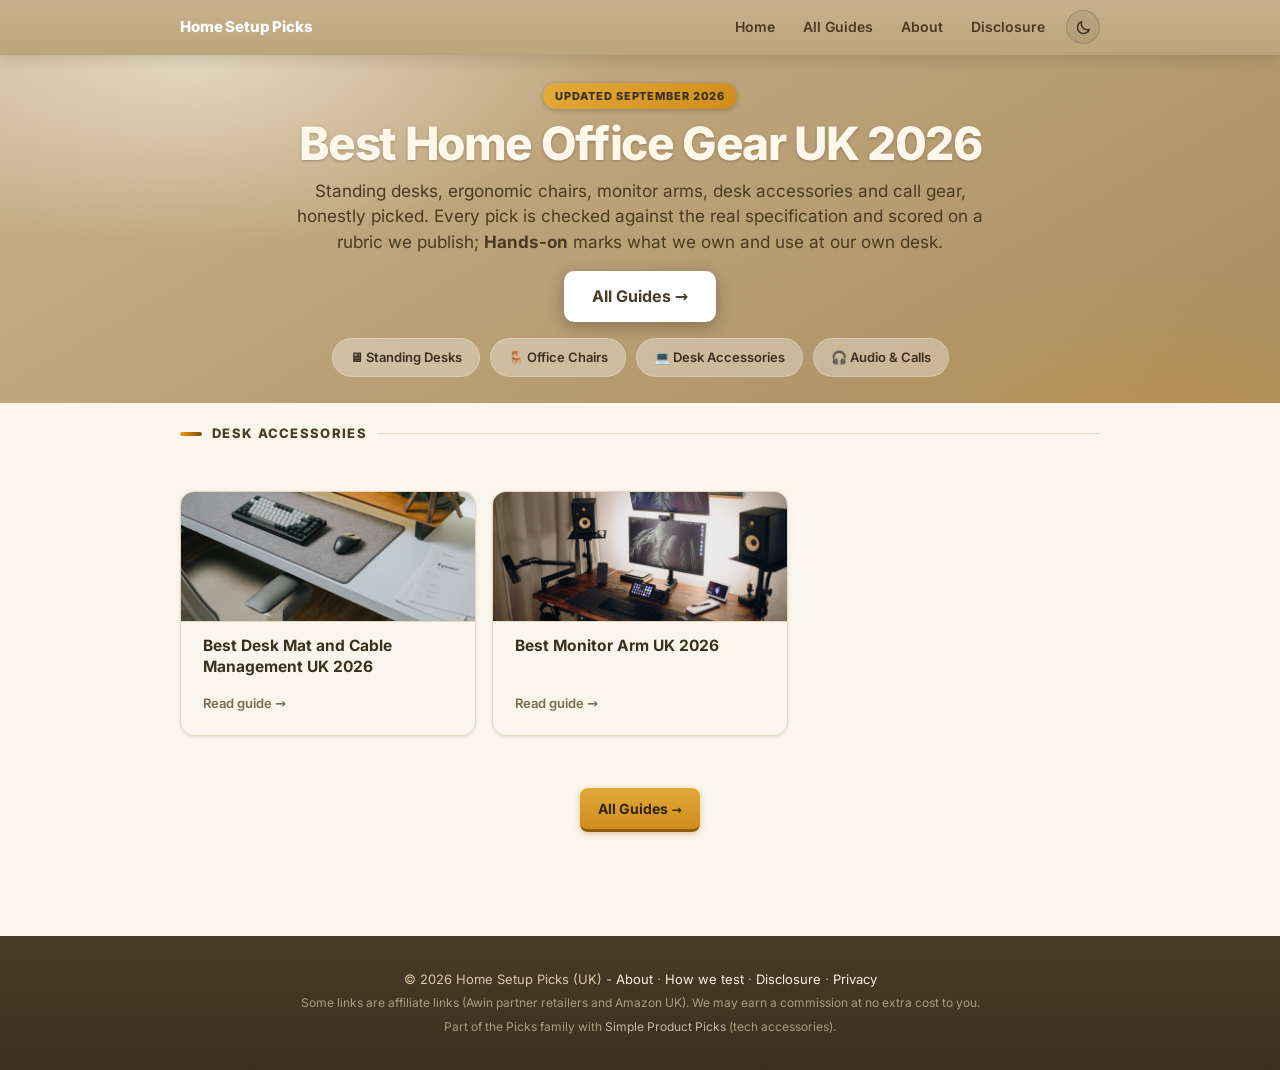
==== commit 5553a1e5: "post 2: best-desk-mat-and-cable-management-uk - the two-jobs desk guide (Nordik leather mat + D-Line" ====
--- a/index.html
+++ b/index.html
@@ -73,6 +73,7 @@
     <div id="accessories" class="cat-section">
       <div class="cat-section-title">Desk Accessories</div>
       <div class="post-grid" id="list-accessories">
+        <a class="post-card" href="./posts_html/best-desk-mat-and-cable-management-uk.html"><img class="card-thumb" src="./assets/img/hero/posts/best-desk-mat-and-cable-management-uk.jpg" alt="" loading="lazy" width="1200" height="630"><strong>Best Desk Mat and Cable Management UK 2026</strong><span class="card-arrow">Read guide &#x2192;</span></a>
         <a class="post-card" href="./posts_html/best-monitor-arm-uk.html"><img class="card-thumb" src="./assets/img/hero/posts/best-monitor-arm-uk.jpg" alt="" loading="lazy" width="1200" height="630"><strong>Best Monitor Arm UK 2026</strong><span class="card-arrow">Read guide &#x2192;</span></a>
       </div>
     </div>
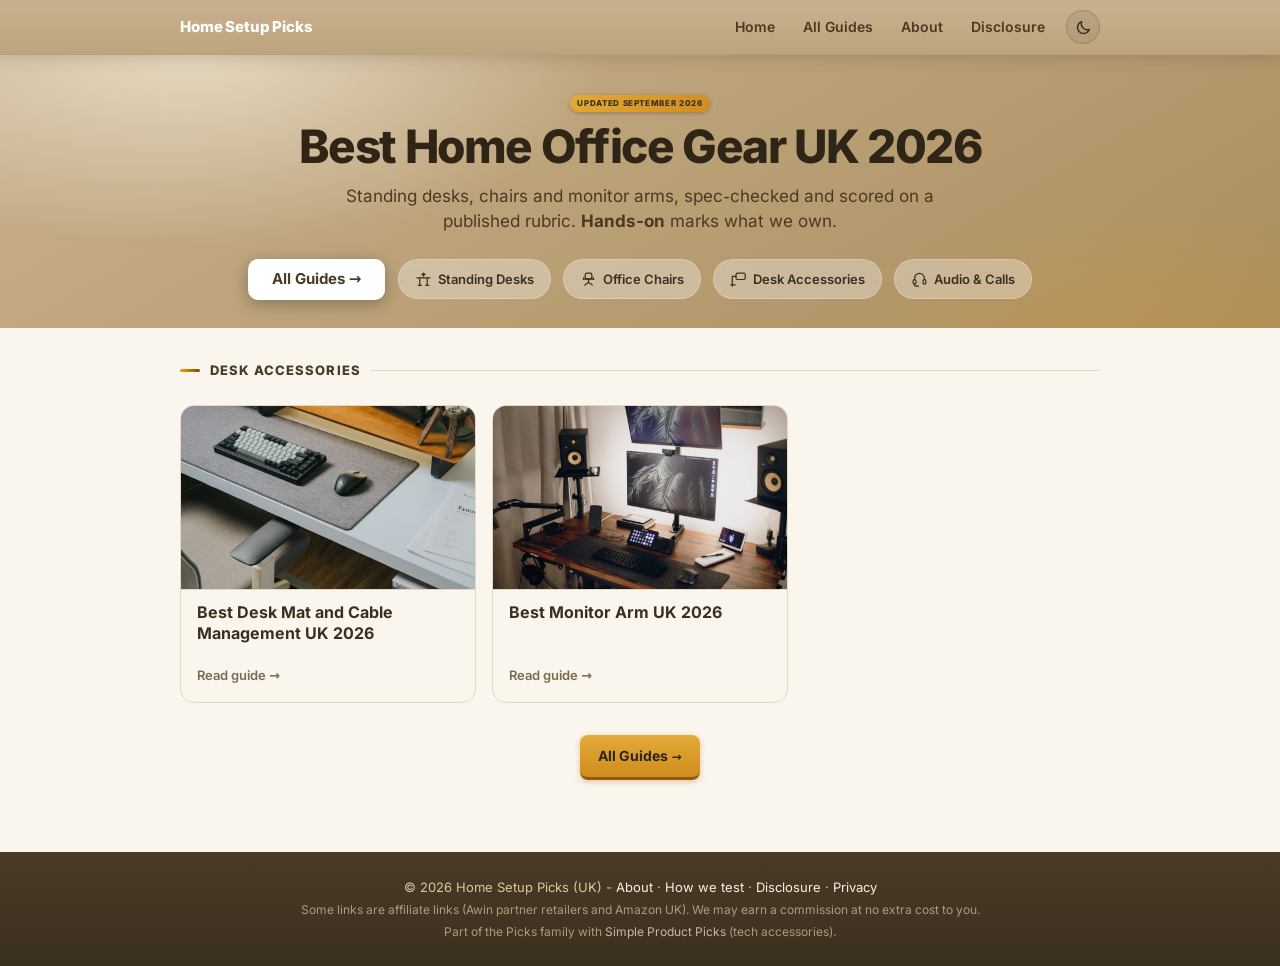
==== commit 09c26c1f: "design: mobile-first + premium pass (operator-approved renders 2026-09-02): two-row phone header wit" ====
--- a/index.html
+++ b/index.html
@@ -57,14 +57,14 @@
     <div class="wrap">
       <div class="badge">Updated September 2026</div>
       <h1>Best Home Office Gear UK 2026</h1>
-      <p>Standing desks, ergonomic chairs, monitor arms, desk accessories and call gear, honestly picked. Every pick is checked against the real specification and scored on a rubric we publish; <strong>Hands-on</strong> marks what we own and use at our own desk.</p>
+      <p>Standing desks, chairs and monitor arms, spec&#8209;checked and scored on a published rubric. <strong>Hands-on</strong> marks what we own.</p>
       <a class="hero-cta" href="posts.html">All Guides &#x2192;</a>
-      <div class="hero-cats">
-        <a class="hero-cat" href="#desks">&#x1F5A5; Standing Desks</a>
-        <a class="hero-cat" href="#chairs">&#x1FA91; Office Chairs</a>
-        <a class="hero-cat" href="#accessories">&#x1F4BB; Desk Accessories</a>
-        <a class="hero-cat" href="#audio">&#x1F3A7; Audio &amp; Calls</a>
-      </div>
+      <div class="hero-cats"><!--picks:hero-cats-->
+        <a class="hero-cat" href="#desks"><svg class="chip-ico" viewBox="0 0 24 24" width="17" height="17" fill="none" stroke="currentColor" stroke-width="1.75" stroke-linecap="round" stroke-linejoin="round" aria-hidden="true" focusable="false"><path d="M2.75 9.75h18.5"/><path d="M6.75 9.75v10.5M17.25 9.75v10.5"/><path d="M4.5 20.25h4.5M15 20.25h4.5"/><path d="M12 7.25V3M9.75 5.25 12 3l2.25 2.25"/></svg>Standing Desks</a>
+        <a class="hero-cat" href="#chairs"><svg class="chip-ico" viewBox="0 0 24 24" width="17" height="17" fill="none" stroke="currentColor" stroke-width="1.75" stroke-linecap="round" stroke-linejoin="round" aria-hidden="true" focusable="false"><rect x="7.25" y="3" width="9.5" height="8" rx="2.5"/><path d="M5.25 11.5V9.5M18.75 11.5V9.5"/><path d="M4.75 11.5h14.5"/><path d="M12 11.5v4.75"/><path d="M7.5 19 12 16.25l4.5 2.75"/><circle cx="6.7" cy="19.95" r=".9" fill="currentColor" stroke="none"/><circle cx="17.3" cy="19.95" r=".9" fill="currentColor" stroke="none"/></svg>Office Chairs</a>
+        <a class="hero-cat" href="#accessories"><svg class="chip-ico" viewBox="0 0 24 24" width="17" height="17" fill="none" stroke="currentColor" stroke-width="1.75" stroke-linecap="round" stroke-linejoin="round" aria-hidden="true" focusable="false"><rect x="8.5" y="3" width="13" height="9" rx="2"/><path d="M8.5 7.5H3.25v13.75"/><path d="M1.25 19.75h6"/></svg>Desk Accessories</a>
+        <a class="hero-cat" href="#audio"><svg class="chip-ico" viewBox="0 0 24 24" width="17" height="17" fill="none" stroke="currentColor" stroke-width="1.75" stroke-linecap="round" stroke-linejoin="round" aria-hidden="true" focusable="false"><path d="M5 12.5V10.5a7 7 0 0 1 14 0v2"/><rect x="3" y="12" width="4" height="6.5" rx="2"/><rect x="17" y="12" width="4" height="6.5" rx="2"/><path d="M5 18.5v.75a2 2 0 0 0 2 2h2.5"/><circle cx="10.6" cy="21.25" r=".9" fill="currentColor" stroke="none"/></svg>Audio &amp; Calls</a>
+      <!--/picks:hero-cats--></div>
     </div>
   </div>
 
@@ -73,8 +73,8 @@
     <div id="accessories" class="cat-section">
       <div class="cat-section-title">Desk Accessories</div>
       <div class="post-grid" id="list-accessories">
-        <a class="post-card" href="./posts_html/best-desk-mat-and-cable-management-uk.html"><img class="card-thumb" src="./assets/img/hero/posts/best-desk-mat-and-cable-management-uk.jpg" alt="" loading="lazy" width="1200" height="630"><strong>Best Desk Mat and Cable Management UK 2026</strong><span class="card-arrow">Read guide &#x2192;</span></a>
-        <a class="post-card" href="./posts_html/best-monitor-arm-uk.html"><img class="card-thumb" src="./assets/img/hero/posts/best-monitor-arm-uk.jpg" alt="" loading="lazy" width="1200" height="630"><strong>Best Monitor Arm UK 2026</strong><span class="card-arrow">Read guide &#x2192;</span></a>
+        <a class="post-card" href="./posts_html/best-desk-mat-and-cable-management-uk.html"><img class="card-thumb" src="./assets/img/hero/posts/best-desk-mat-and-cable-management-uk.jpg" alt="" loading="lazy" decoding="async" width="1200" height="630"><strong>Best Desk Mat and Cable Management UK 2026</strong><span class="card-arrow">Read guide &#x2192;</span></a>
+        <a class="post-card" href="./posts_html/best-monitor-arm-uk.html"><img class="card-thumb" src="./assets/img/hero/posts/best-monitor-arm-uk.jpg" alt="" loading="lazy" decoding="async" width="1200" height="630"><strong>Best Monitor Arm UK 2026</strong><span class="card-arrow">Read guide &#x2192;</span></a>
       </div>
     </div>
 <!--/picks:home-grid-->
@@ -95,6 +95,6 @@
     </div>
   </footer>
 
-  <!-- The post grid between the picks:home-grid markers is generated by scripts/build_pages.py from assets/posts_index.json so crawlers see every internal link without JavaScript. Do not hand-edit inside the markers. -->
+  <!-- The post grid between the picks:home-grid markers is generated by scripts/build_pages.py from assets/posts_index.json so crawlers see every internal link without JavaScript. The hero chips between the picks:hero-cats markers are generated by the same script from config/site.json (each category's "icon" id maps to an inline SVG in build_pages.ICONS). Do not hand-edit inside either marker pair. -->
 </body>
 </html>
--- a/assets/site.css
+++ b/assets/site.css
@@ -141,7 +141,7 @@
 }
 
 .hero-title {
-  font-size: clamp(26px, 4.5vw, 38px);
+  font-size: clamp(21px, 4.5vw, 38px);
   font-weight: 800; letter-spacing: -0.03em;
   margin: 0 0 10px; line-height: 1.12; color: var(--blue-ink);
   text-wrap: balance;
@@ -189,13 +189,13 @@
     radial-gradient(700px 320px at 15% 0%, rgba(255,251,235,.55), transparent 60%),
     radial-gradient(600px 300px at 90% 110%, rgba(245,158,11,.18), transparent 55%),
     linear-gradient(150deg, #c9b18f 0%, #b89e73 55%, #a98d60 100%);
-  padding: 26px 20px 22px;
+  padding: 18px 20px 16px;
   text-align: center;
 }
 .home-hero h1 {
-  font-size: clamp(30px, 5.5vw, 46px);
-  font-weight: 800; color: #fff8ea;
-  text-shadow: 0 1px 3px rgba(59,47,31,.35);
+  font-size: clamp(26px, 5.5vw, 46px);
+  font-weight: 800; color: #2e2517;
+  text-shadow: none;
   letter-spacing: -0.03em; margin: 0 0 10px; line-height: 1.08;
   text-wrap: balance;
 }
@@ -206,8 +206,8 @@
   display: inline-block;
   background: linear-gradient(135deg, var(--cta-hover) 0%, var(--cta) 100%);
   color: #3b2f1f;
-  font-size: 11px; font-weight: 800; letter-spacing: 0.08em;
-  text-transform: uppercase; padding: 4px 12px; border-radius: 999px; margin-bottom: 10px;
+  font-size: 10px; font-weight: 800; letter-spacing: 0.08em;
+  text-transform: uppercase; padding: 3px 10px; border-radius: 999px; margin-bottom: 6px;
   box-shadow: 0 1px 4px rgba(0,0,0,.25);
 }
 .hero-cta {
@@ -242,7 +242,7 @@
 }
 
 /* Home category section headings */
-.cat-section { margin: 20px 0 0; scroll-margin-top: 72px; }
+.cat-section { margin: 10px 0 0; scroll-margin-top: 72px; }
 .cat-section-title {
   font-size: 13px; font-weight: 800; letter-spacing: 0.1em;
   text-transform: uppercase; color: var(--blue-deep);
@@ -264,7 +264,7 @@
   display: grid;
   grid-template-columns: repeat(auto-fill, minmax(280px, 1fr));
   gap: 16px;
-  padding: 20px 0;
+  padding: 12px 0;
 }
 .post-card {
   display: flex; flex-direction: column;
@@ -424,7 +424,7 @@
 .content a.cta-btn {
   display: inline-flex; align-items: center; gap: 6px;
   background: linear-gradient(180deg, var(--cta-hover) 0%, var(--cta) 100%);
-  color: #1a1a2e !important;
+  color: #2e2517 !important;
   font-size: 15px; font-weight: 700;
   padding: 12px 26px; border-radius: var(--radius-sm);
   text-decoration: none !important;
@@ -572,7 +572,7 @@
 .sticky-cta-btn {
   display: inline-flex; align-items: center; gap: 6px;
   background: linear-gradient(180deg, var(--cta-hover) 0%, var(--cta) 100%);
-  color: #1a1a2e;
+  color: #2e2517;
   font-size: 14px; font-weight: 700;
   padding: 9px 20px; border-radius: var(--radius-sm);
   text-decoration: none; white-space: nowrap;
@@ -580,7 +580,7 @@
   transition: filter 0.15s;
   flex-shrink: 0;
 }
-.sticky-cta-btn:hover { filter: brightness(1.05); text-decoration: none; color: #1a1a2e; }
+.sticky-cta-btn:hover { filter: brightness(1.05); text-decoration: none; color: #2e2517; }
 
 /* -- Footer ----------------------------------------------------- */
 footer {
@@ -825,11 +825,391 @@
 .back-to-top:hover { opacity: 1; background: var(--blue); }
 .back-to-top.above-sticky { bottom: 78px; }
 
-/* -- Sand identity, dark mode v3 (operator direction 2026-09-01) -- */
-/* The sand header and home hero stay EXACTLY as in light mode - the  */
-/* brand bar is constant across themes. Dark mode dims only the page  */
-/* body (lifted warm browns + bright cream text, set in the dark var  */
-/* block above). No header/hero overrides on purpose; the home hero   */
-/* keeps its light-mode espresso-on-sand text rules.                  */
+/* -- Sand identity, dark mode v4 (operator direction 2026-09-02) -- */
+/* The sand HEADER stays exactly as in light mode - the brand bar is  */
+/* constant across themes. The home HERO now darkens in dark mode:    */
+/* the v3 rule left cream text on the light sand gradient (2.0:1) and */
+/* the operator caught it on a phone. See the dark home-hero block at */
+/* the end of this file.                                              */
 [data-theme="dark"] .home-hero h1 { color: #f8f1e2; text-shadow: 0 1px 3px rgba(0,0,0,.35); }
 [data-theme="dark"] .home-hero p { color: #e2d6bf; }
+
+
+/* ================================================================= */
+/* MOBILE PASS (2026-09-02) - round 1. Nothing in THIS block applies  */
+/* above 760px; the deliberate desktop tightening came later (rounds  */
+/* 2 and 3) and lives in the base rules + the tail block below.       */
+/* Operator on two phones: "clutter of text, can't even see the       */
+/* light/dark theme button, nav buttons cut off". Guarded by the      */
+/* 390px MOBILE PASS in audit_rendered.js.                            */
+/* ================================================================= */
+
+/* -- Header: brand + toggle on row 1, nav links on row 2 ------------ */
+/* The toggle is injected INSIDE .site-nav by theme.js, so it is       */
+/* absolutely positioned out of the nav row (no JS/markup change).     */
+@media (max-width: 760px) {
+  .site-header .wrap {
+    position: relative;
+    flex-wrap: wrap;
+    justify-content: flex-start;
+    align-items: center;
+    gap: 0;
+    min-height: 0;
+    padding-top: 4px;
+    padding-bottom: 8px;
+  }
+  .brand-title, .back-link {
+    flex: 1 1 100%;
+    display: flex; align-items: center;
+    min-height: 44px;
+    padding-right: 50px;
+  }
+  .site-nav {
+    flex: 1 1 100%;
+    width: 100%;
+    margin: 0;
+    gap: 4px;
+    flex-wrap: wrap;
+    justify-content: space-between;
+    overflow-x: visible;
+  }
+  .site-nav a {
+    display: inline-flex; align-items: center; justify-content: center;
+    min-height: 40px;
+    padding: 8px 9px;
+    font-size: 13px;
+    border-radius: 10px;
+  }
+  .theme-toggle {
+    position: absolute;
+    top: 6px; right: 0;
+    width: 40px; height: 40px;
+    margin-left: 0;
+  }
+  .theme-toggle svg { width: 19px; height: 19px; }
+  .theme-toggle:hover { transform: none; }
+  .cat-section { scroll-margin-top: 104px; }
+}
+
+/* -- Home hero on a phone ------------------------------------------ */
+@media (max-width: 700px) {
+  .home-hero { padding: 20px 16px 20px; }
+  .home-hero .badge {
+    font-size: 10px; letter-spacing: 0.07em;
+    padding: 3px 10px; margin-bottom: 8px;
+  }
+  .home-hero p {
+    font-size: 15px; line-height: 1.5; margin-bottom: 14px;
+  }
+  .hero-cta {
+    font-size: 15px; padding: 12px 24px;
+    max-width: 280px; justify-content: center;
+    margin-bottom: 14px;
+  }
+  .hero-cats {
+    display: grid;
+    grid-template-columns: 1fr 1fr;
+    gap: 8px;
+  }
+  .hero-cat {
+    justify-content: center; text-align: center;
+    font-size: 13px; padding: 9px 6px;
+    min-height: 40px; gap: 5px;
+  }
+}
+
+/* -- Post pages on a phone ----------------------------------------- */
+@media (max-width: 700px) {
+  .hero-img { max-height: 190px !important; }
+  .table-wrap { max-width: 100%; }
+  .compare-table { min-width: 600px; }
+  .sticky-cta-label { font-size: 12.5px; }
+  .sticky-cta-btn { font-size: 13px; padding: 9px 14px; }
+  .sticky-cta-inner { flex-wrap: nowrap; gap: 8px; }
+  .trust-item { font-size: 12px; padding: 5px 10px; }
+  .breadcrumbs .wrap { font-size: 12.5px; }
+}
+
+/* -- Card grid: one column on phones, two on tablet ----------------- */
+@media (min-width: 701px) and (max-width: 900px) {
+  .post-grid { grid-template-columns: repeat(2, minmax(0, 1fr)); }
+}
+@media (max-width: 700px) {
+  .post-card strong { font-size: 15px; }
+}
+
+/* -- Site 2 dark mode: darker sand/brown home hero (contrast) ------- */
+/* Superseded the 2026-09-01 "hero constant across themes" direction:  */
+/* the operator saw cream text on the light sand gradient on a phone   */
+/* (2.0:1). Same brown ramp the other dark heroes use; badge and CTA   */
+/* keep their caramel/white treatment.                                 */
+[data-theme="dark"] .home-hero {
+  background:
+    radial-gradient(700px 320px at 15% 0%, rgba(247,240,225,.09), transparent 60%),
+    radial-gradient(600px 300px at 90% 110%, rgba(207,141,28,.22), transparent 55%),
+    linear-gradient(150deg, #59492f 0%, #4e3f2b 55%, #453728 100%);
+}
+[data-theme="dark"] .home-hero .hero-cat {
+  background: rgba(247,240,225,.12);
+  border-color: rgba(247,240,225,.28);
+  color: #f7f0e1;
+}
+[data-theme="dark"] .home-hero .hero-cat:hover {
+  background: rgba(247,240,225,.22);
+  border-color: rgba(247,240,225,.52);
+  color: #fff8ea;
+}
+
+/* ===== MOBILE PASS, rounds 2 and 3 (2026-09-02) ===== */
+/* Round 2: hero sub-copy reworded (no orphan line), site-2 light headline to espresso,
+   hero tightened. Round 3: "the Updated September 2026 badge is way too in your face and
+   too close to the headline"; "does everything need as much size, width, height as it
+   has?"; "the scrolling strip under the hero is a good idea" -> the strip is now the base.
+   Floors held throughout (nav 40px, other tap targets 36px, body text 15px) - the mobile
+   pass in audit_rendered.js fails the build if any of them is crossed. */
+
+/* -- Sub-copy: no orphan last line, at any width ------------------- */
+.home-hero p { text-wrap: balance; text-wrap: pretty; }
+
+/* -- Phone hero: ONE 16px inset ------------------------------------ */
+/* The hero used to add its own 16px on top of .wrap's 16px, so the sub-copy ran in a
+   326px column at 390px and needed a 4th line. */
+@media (max-width: 700px) {
+  .home-hero { padding: 18px 0 18px; }
+  .home-hero h1 { margin: 0 0 8px; }
+  .home-hero p { font-size: 15px; line-height: 1.5; margin: 0 auto 12px; }
+}
+
+/* -- Chips as a category bar under the hero (round 2 "V2") --------- */
+/* Phone only. The chips keep their place in the markup (last child of the hero's .wrap)
+   but are full-bled onto the page surface with their own background, so they read as a
+   category bar sitting under the hero. Desktop keeps them inside the hero. */
+@media (max-width: 700px) {
+  .home-hero { padding-bottom: 0; }
+  .hero-cats {
+    display: flex; flex-wrap: nowrap;
+    justify-content: flex-start;
+    background: var(--bg);
+    border-bottom: 1px solid var(--border);
+    overflow-x: auto;
+    scroll-snap-type: x proximity;
+    scrollbar-width: none;
+    -webkit-overflow-scrolling: touch;
+  }
+  .hero-cats::-webkit-scrollbar { display: none; }
+  .hero-cat {
+    flex: 0 0 auto;
+    scroll-snap-align: start;
+    background: var(--bg-grey);
+    border: 1px solid var(--border);
+    color: var(--text-soft);
+    backdrop-filter: none;
+  }
+  [data-theme="dark"] .home-hero .hero-cat {
+    background: var(--bg-grey);
+    border-color: var(--border-mid);
+    color: var(--text);
+  }
+}
+
+/* -- Round 3 SIZE PASS: header ------------------------------------- */
+/* 86px total: 2 + 40 (brand row) + 40 (nav row) + 3 + 1px border. Nav links stay at the
+   gate's 40px floor; the toggle fills the brand row. */
+@media (max-width: 760px) {
+  .site-header .wrap { padding-top: 2px; padding-bottom: 3px; }
+  .brand-title, .back-link { min-height: 40px; }
+  .theme-toggle { top: 2px; }
+  .cat-section { scroll-margin-top: 92px; }
+}
+
+/* -- Round 3 SIZE PASS: hero --------------------------------------- */
+@media (max-width: 700px) {
+  .home-hero { position: relative; padding: 15px 0 0; }
+  .home-hero h1 { margin: 0 0 6px; }
+  .home-hero p { margin: 0 auto 12px; }
+  .hero-cta {
+    display: flex; width: auto; max-width: 240px;
+    margin: 0 auto; padding: 6px 20px;
+    min-height: 42px; font-size: 15px;
+    justify-content: center;
+  }
+  .hero-cats {
+    gap: 4px;
+    margin: 12px -16px 0;
+    padding: 8px 6px;
+  }
+  .hero-cat {
+    min-height: 36px; padding: 6px 8px;
+    font-size: 12.5px; gap: 4px;
+  }
+  .cat-section { margin-top: 10px; }
+  .cat-section-title { padding-bottom: 8px; margin-bottom: 10px; }
+  .post-grid { padding: 10px 0; gap: 12px; }
+}
+
+/* -- Round 3 SIZE PASS: post cards on phones ----------------------- */
+/* Title 16px (above the gate's 15px body floor), "Read guide" 14px (a control label,
+   not body copy), 12px card padding, so roughly two cards land in a screen. */
+@media (max-width: 700px) {
+  .post-card { padding: 12px; }
+  .post-card .card-thumb {
+    width: calc(100% + 24px);
+    margin: -12px -12px 10px;
+    height: 150px;
+  }
+  .post-card strong { font-size: 16px; margin-bottom: 4px; line-height: 1.3; }
+  .post-card .card-arrow { font-size: 14px; padding-top: 8px; }
+}
+
+/* -- Round 3: sticky-bar dismiss button was a 28px tap target ------ */
+/* Caught by the tap-target check the moment it was added to the rendered gate. Phone
+   only, so the desktop bar is unchanged. */
+@media (max-width: 700px) {
+  .sticky-close { width: 36px; height: 36px; }
+}
+
+/* -- Round 3 BADGE: right-aligned small line above the headline ---- */
+/* The operator's stated fallback. The corner pill collides with the centred two-line
+   headline at every phone width we support (the headline's first line runs under it),
+   so the badge sits on its own right-aligned line with a 4px gap instead - still ~9px
+   and no longer competing with the h1 for attention. */
+@media (max-width: 700px) {
+  .home-hero .badge {
+    display: block; width: -moz-fit-content; width: fit-content;
+    margin: 0 auto 10px;
+    font-size: 8px; padding: 2px 7px; opacity: .92;
+    letter-spacing: 0.08em;
+  }
+}
+
+/* ================================================================= */
+/* PASS 4 (2026-09-02) - "sleek, premium, professional on phones AND */
+/* desktop". Two things only: a scroll cue on the phone chip strip,  */
+/* and a desktop rhythm pass (spacing scale 8/12/16/24/32, one hero  */
+/* action row, calmer cards, lighter footer). No colour token moves, */
+/* no structural change - DESIGN-CANON 2/3/4 are untouched. This     */
+/* block is byte-identical on every Picks site.                      */
+/* ================================================================= */
+
+/* -- Phone: the chip strip tells you it scrolls -------------------- */
+/* The cut-off chip dissolves into the page surface instead of being  */
+/* guillotined by the viewport edge. A sticky pseudo-element pinned    */
+/* to the scrollport's right edge, drawn in --bg so it is correct in   */
+/* both themes; no JS, no animation. The strip's hairline moves to     */
+/* .home-hero so the fade never eats the rule.                         */
+@media (max-width: 700px) {
+  .home-hero { border-bottom: 1px solid var(--border); }
+  .hero-cats { border-bottom: none; }
+  .hero-cats::after {
+    content: ""; position: sticky; right: 0;
+    flex: 0 0 28px; align-self: stretch;
+    margin-left: -28px;
+    background: linear-gradient(to right, transparent 0%, var(--bg) 88%);
+    pointer-events: none;
+  }
+}
+
+/* -- Eyebrow labels: one letter-spacing across the family ---------- */
+.hero-kicker, .page-hero .hero-kicker, .post-card .card-cat,
+.cat-section-title, .thead-cell, .toc-title { letter-spacing: 0.08em; }
+
+/* -- Focus is always visible, even on surfaces with their own shadow */
+/* .post-card / .cta-link / .btn each set box-shadow later in the file */
+/* than the global :focus-visible rule, which silently ate the ring.   */
+.post-card:focus-visible, .hero-cta:focus-visible, .hero-cat:focus-visible,
+.cta-link:focus-visible, .btn:focus-visible, .theme-toggle:focus-visible,
+.sticky-cta-btn:focus-visible, .relatedItem:focus-visible,
+.site-nav a:focus-visible, .brand-title:focus-visible {
+  box-shadow: var(--ring);
+}
+
+/* ===== DESKTOP RHYTHM (nothing below 701px is touched) ============ */
+@media (min-width: 701px) {
+  /* Hero: one spacing scale, a 640px measure (60-75 chars), a whisper
+     badge at the same size the phone uses. */
+  .home-hero { padding: 32px 20px 28px; }
+  .home-hero .badge {
+    font-size: 8px; letter-spacing: 0.08em;
+    padding: 2px 7px; margin-bottom: 10px;
+  }
+  .home-hero h1 { margin: 0 0 12px; }
+  .home-hero p { max-width: 640px; margin: 0 auto 24px; }
+
+  /* Section headings: tighter above, thinner rule, even gap below. */
+  .cat-section { margin: 32px 0 0; }
+  .cat-section-title { padding: 0 0 8px; margin-bottom: 0; }
+  .cat-section-title::before { width: 20px; height: 3px; }
+  .post-grid { padding: 0; margin: 16px 0 0; gap: 16px; }
+  main { padding-bottom: 56px; }
+
+  /* Cards: equal heights, one 16:10 image ratio, 1px border, and the
+     shadow only on hover so a grid at rest is flat and calm. */
+  .post-card { padding: 16px; box-shadow: none; }
+  .post-card .card-thumb {
+    width: calc(100% + 32px);
+    margin: -16px -16px 12px;
+    height: auto; aspect-ratio: 16 / 10;
+  }
+  .post-card .card-cat { margin-bottom: 4px; }
+  .post-card strong { font-size: 16px; margin-bottom: 8px; }
+  .post-card .card-arrow { padding-top: 12px; }
+
+  /* Post pages: 720px measure, headings on the same scale. */
+  #content { max-width: 720px; }
+  .content h2 { margin: 40px 0 16px; }
+  .content h3 { margin: 32px 0 8px; }
+  .content hr { margin: 32px 0; }
+  .panel { padding: 24px; margin: 24px 0; }
+  .pick-card { padding: 24px; margin: 24px 0; }
+  .section-divider { margin: 32px 0; padding-top: 12px; }
+  .hero.panel, .hero-section { padding: 32px 20px 24px; }
+  .page-hero { padding: 32px 20px 24px; }
+  .trust-bar { margin-top: 16px; }
+
+  /* Footer: same information, less bulk. */
+  footer { padding: 24px 0; line-height: 1.7; }
+}
+
+/* -- Desktop hero action row: CTA and chips on ONE row ------------- */
+/* Both are inline-level boxes inside the centred hero, so they share a
+   line when they fit and stack cleanly when they do not. Scoped to
+   901px+ so the tablet band keeps today's stacked hero. */
+@media (min-width: 901px) {
+  .hero-cta {
+    vertical-align: middle;
+    margin: 0 8px 0 0;
+    min-height: 40px; padding: 8px 24px;
+    font-size: 15px;
+  }
+  .hero-cats {
+    display: inline-flex; vertical-align: middle;
+    flex-wrap: wrap; justify-content: center;
+    gap: 12px; padding: 0;
+  }
+  .hero-cat { min-height: 40px; padding: 8px 16px; }
+}
+
+/* ===== CHIP ICONS (2026-09-02) ====================================== */
+/* The four home-hero category chips used to lead with an EMOJI. Emoji are someone else's
+   artwork: a different glyph on every OS, a colour we do not control, and no relationship
+   to the brand. They are now an inline monoline SVG set (24px grid, 1.75px stroke, round
+   caps, no fills except the tiny joint dots) drawn in currentColor, so each icon is always
+   EXACTLY the colour of its own chip's label - white inside the hero on desktop, the muted
+   text colour in the phone category bar, and the dark-theme text colour in dark mode. No
+   icon font, no extra request. Site 1 authors them in index.html; site 2 generates them
+   from config/site.json via scripts/build_pages.py (ICONS). Sizing lives here so both
+   sites stay identical. */
+.hero-cat .chip-ico {
+  width: 17px; height: 17px;
+  flex: 0 0 auto;
+  vertical-align: middle;
+  overflow: visible;      /* 1.75px stroke on the 24px grid edge is never clipped */
+}
+@media (max-width: 700px) {
+  /* Phone category bar: slightly smaller glyph, and the icon-to-label gap goes back to 6px.
+     An emoji carries its own side bearing; an SVG does not, so the 4px the emoji chips used
+     reads as touching once the glyph is a real icon. Chip height is unchanged (36px floor,
+     enforced by the mobile pass in audit_rendered.js). */
+  .hero-cat { gap: 6px; }
+  .hero-cat .chip-ico { width: 16px; height: 16px; }
+}
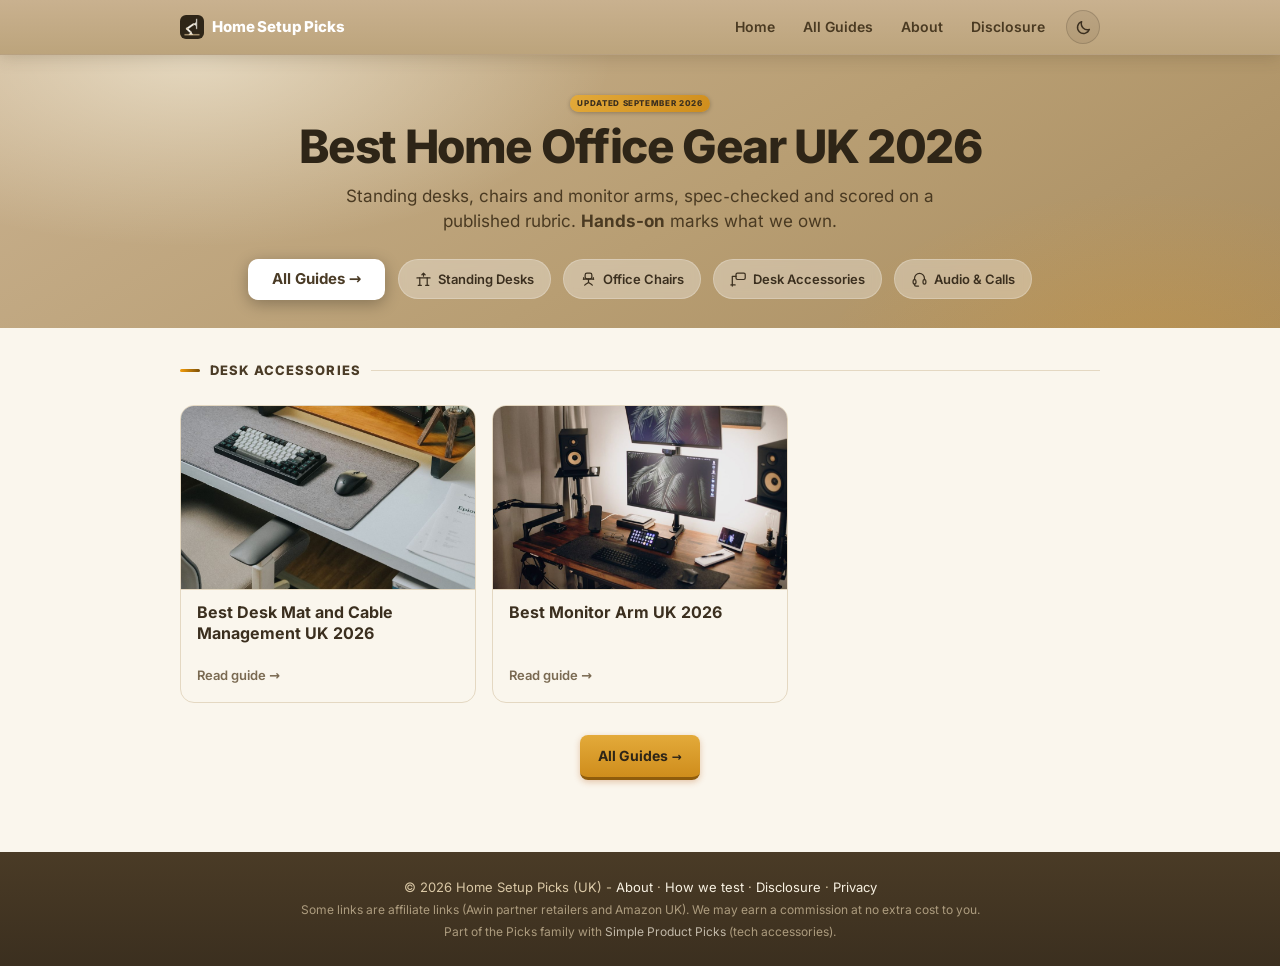
==== commit ab883480: "brand: site 2 brand mark (monitor on an arm, espresso tile) across icons, header, social and 404 Cel" ====
--- a/index.html
+++ b/index.html
@@ -43,7 +43,7 @@
 
   <header class="site-header">
     <div class="wrap">
-      <a class="brand-title" href="index.html">Home Setup Picks</a>
+      <a class="brand-title" href="index.html"><img class="brand-mark" src="assets/img/brand/mark-64.png" alt="" width="24" height="24">Home Setup Picks</a>
       <nav class="site-nav">
         <a href="index.html">Home</a>
         <a href="posts.html">All Guides</a>
--- a/assets/site.css
+++ b/assets/site.css
@@ -417,7 +417,7 @@
   background: linear-gradient(180deg, var(--amber), var(--blue));
 }
 .content h3 { font-size: 19px; font-weight: 700; margin: 30px 0 8px; color: var(--text); line-height: 1.3; }
-.content p, .content li { font-size: 16.5px; line-height: 1.8; color: var(--text-soft); }
+.content p, .content li { font-size: 18px; line-height: 1.65; color: var(--text-soft); }
 .content ul, .content ol { padding-left: 22px; margin: 10px 0 16px; }
 .content li { margin-bottom: 6px; }
 /* CTA button - only applied via JS to standalone Check price links */
@@ -1155,7 +1155,7 @@
   .post-card .card-arrow { padding-top: 12px; }
 
   /* Post pages: 720px measure, headings on the same scale. */
-  #content { max-width: 720px; }
+  #content { max-width: 665px; }  /* 2026-09-02 operator: 18px in 665px = ~74 chars a line */
   .content h2 { margin: 40px 0 16px; }
   .content h3 { margin: 32px 0 8px; }
   .content hr { margin: 32px 0; }
@@ -1213,3 +1213,12 @@
   .hero-cat { gap: 6px; }
   .hero-cat .chip-ico { width: 16px; height: 16px; }
 }
+
+/* -- Brand mark (2026-09-02) ------------------------------------- */
+/* The wordmark now carries the site icon (assets/img/brand/mark-64.png). 24px is the
+   largest size that keeps the header on ONE row at desktop and still fits inside the
+   two-row phone header at 390px. vertical-align beats flex here because .brand-title
+   is inline text with white-space:nowrap - making it a flex box would re-flow the nav. */
+.brand-mark { width: 24px; height: 24px; vertical-align: middle; margin-right: 8px; border-radius: 6px; }
+/* 404 shows the mark above the message, on the hero's own left alignment. */
+.brand-mark-404 { display: block; width: 64px; height: 64px; margin: 0 0 14px; border-radius: 14px; }
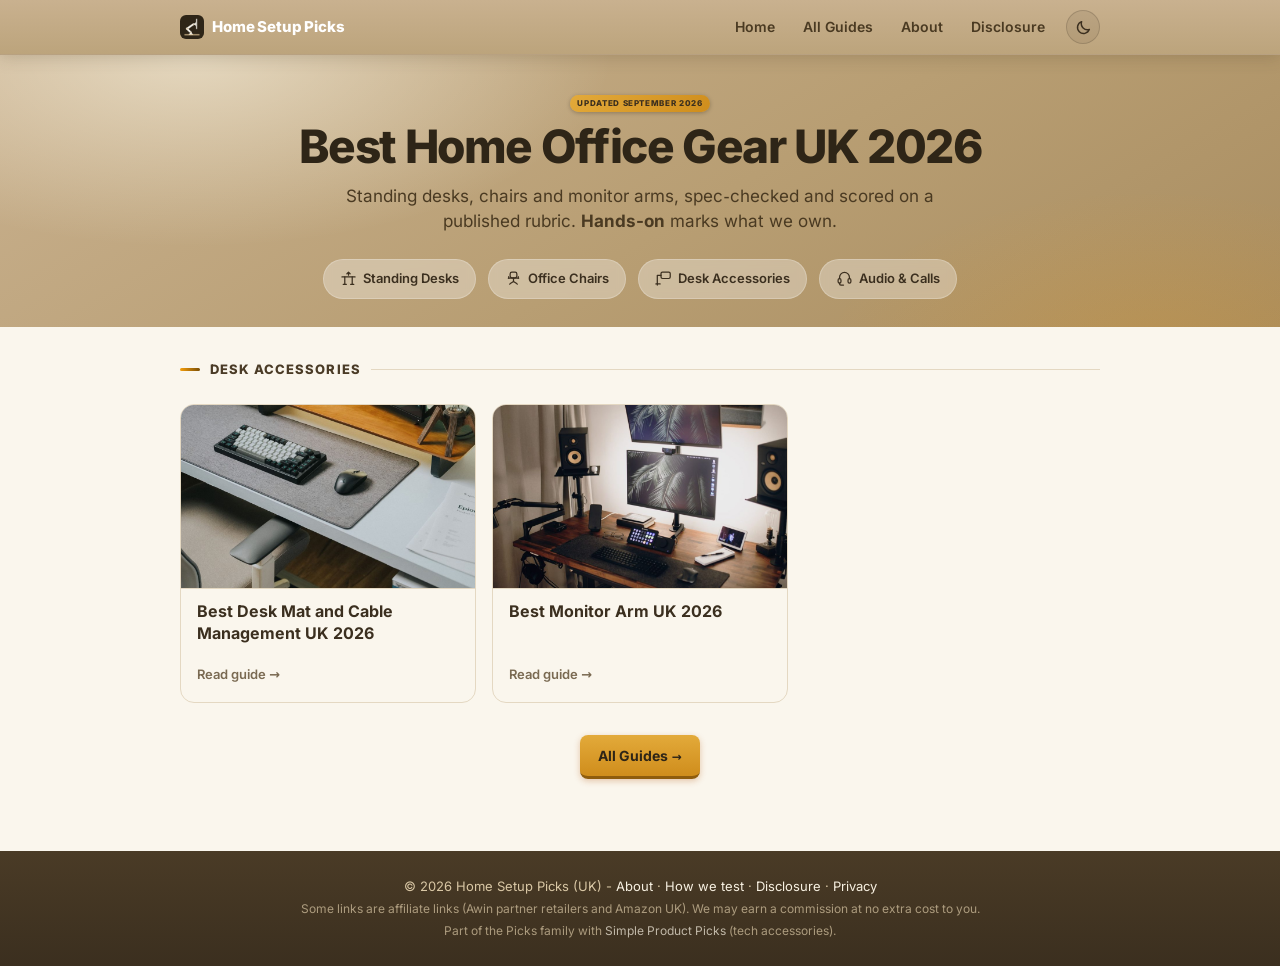
==== commit 97b1fe74: "design: drop the hero All Guides button (operator 2026-09-02, variant D: nav link + section-end butt" ====
--- a/index.html
+++ b/index.html
@@ -58,7 +58,6 @@
       <div class="badge">Updated September 2026</div>
       <h1>Best Home Office Gear UK 2026</h1>
       <p>Standing desks, chairs and monitor arms, spec&#8209;checked and scored on a published rubric. <strong>Hands-on</strong> marks what we own.</p>
-      <a class="hero-cta" href="posts.html">All Guides &#x2192;</a>
       <div class="hero-cats"><!--picks:hero-cats-->
         <a class="hero-cat" href="#desks"><svg class="chip-ico" viewBox="0 0 24 24" width="17" height="17" fill="none" stroke="currentColor" stroke-width="1.75" stroke-linecap="round" stroke-linejoin="round" aria-hidden="true" focusable="false"><path d="M2.75 9.75h18.5"/><path d="M6.75 9.75v10.5M17.25 9.75v10.5"/><path d="M4.5 20.25h4.5M15 20.25h4.5"/><path d="M12 7.25V3M9.75 5.25 12 3l2.25 2.25"/></svg>Standing Desks</a>
         <a class="hero-cat" href="#chairs"><svg class="chip-ico" viewBox="0 0 24 24" width="17" height="17" fill="none" stroke="currentColor" stroke-width="1.75" stroke-linecap="round" stroke-linejoin="round" aria-hidden="true" focusable="false"><rect x="7.25" y="3" width="9.5" height="8" rx="2.5"/><path d="M5.25 11.5V9.5M18.75 11.5V9.5"/><path d="M4.75 11.5h14.5"/><path d="M12 11.5v4.75"/><path d="M7.5 19 12 16.25l4.5 2.75"/><circle cx="6.7" cy="19.95" r=".9" fill="currentColor" stroke="none"/><circle cx="17.3" cy="19.95" r=".9" fill="currentColor" stroke="none"/></svg>Office Chairs</a>
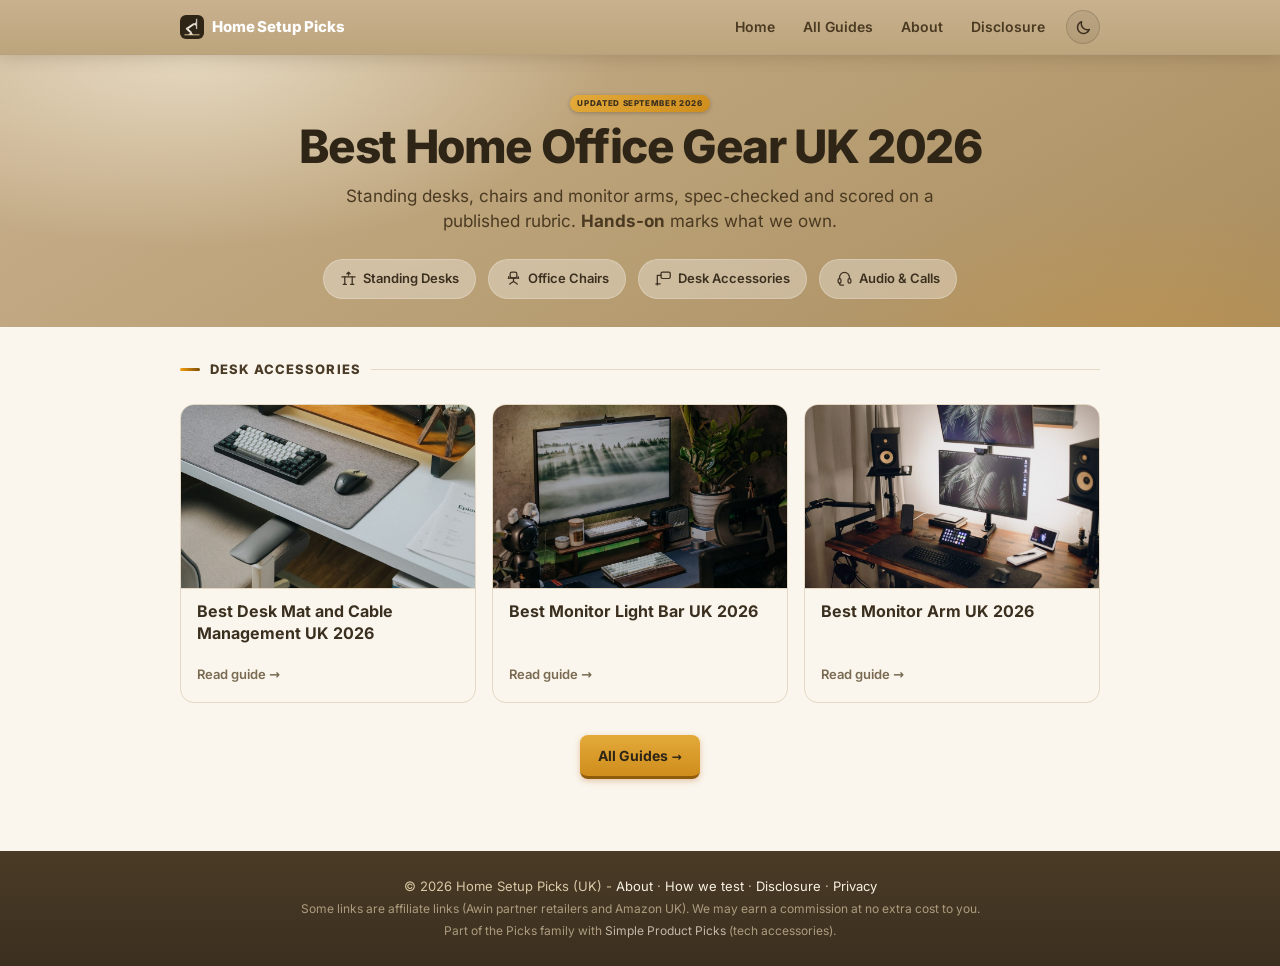
==== commit b8ff3622: "post: best-monitor-light-bar-uk built - Quntis/Xiaomi/BenQ, auto-dimming vs dial angle New accessori" ====
--- a/index.html
+++ b/index.html
@@ -73,6 +73,7 @@
       <div class="cat-section-title">Desk Accessories</div>
       <div class="post-grid" id="list-accessories">
         <a class="post-card" href="./posts_html/best-desk-mat-and-cable-management-uk.html"><img class="card-thumb" src="./assets/img/hero/posts/best-desk-mat-and-cable-management-uk.jpg" alt="" loading="lazy" decoding="async" width="1200" height="630"><strong>Best Desk Mat and Cable Management UK 2026</strong><span class="card-arrow">Read guide &#x2192;</span></a>
+        <a class="post-card" href="./posts_html/best-monitor-light-bar-uk.html"><img class="card-thumb" src="./assets/img/hero/posts/best-monitor-light-bar-uk.jpg" alt="" loading="lazy" decoding="async" width="1200" height="630"><strong>Best Monitor Light Bar UK 2026</strong><span class="card-arrow">Read guide &#x2192;</span></a>
         <a class="post-card" href="./posts_html/best-monitor-arm-uk.html"><img class="card-thumb" src="./assets/img/hero/posts/best-monitor-arm-uk.jpg" alt="" loading="lazy" decoding="async" width="1200" height="630"><strong>Best Monitor Arm UK 2026</strong><span class="card-arrow">Read guide &#x2192;</span></a>
       </div>
     </div>
--- a/assets/site.css
+++ b/assets/site.css
@@ -546,6 +546,33 @@
 }
 [data-theme="dark"] .spp-breakdown { background: #554634; border-color: var(--border-mid); }
 
+/* -- "What keeps it off a 10" + Hands-on lines (2026-09-03, published re-scale) ---- */
+.spp-off-ten {
+  font-size: 15px; color: var(--muted);
+  margin: 0 0 12px; padding-left: 12px;
+  border-left: 3px solid var(--cta);
+}
+.spp-off-ten b { color: var(--text); font-weight: 700; }
+.hands-on {
+  position: relative; display: inline-flex; align-items: center; gap: 5px;
+  margin-left: 8px; padding: 2px 9px; border-radius: 999px;
+  font-size: 11.5px; font-weight: 800; letter-spacing: 0.06em; text-transform: uppercase;
+  color: #2e2517; background: linear-gradient(135deg, var(--cta-hover) 0%, var(--cta) 100%);
+  cursor: help; vertical-align: middle; white-space: nowrap;
+}
+.hands-on::after {
+  content: attr(data-tip);
+  position: absolute; left: 0; top: calc(100% + 8px); z-index: 20;
+  width: 260px; padding: 10px 12px; border-radius: 10px;
+  font-size: 13px; font-weight: 500; letter-spacing: 0; text-transform: none; line-height: 1.45;
+  color: #fff; background: var(--blue-deep); box-shadow: 0 8px 24px rgba(0,0,0,.28);
+  opacity: 0; pointer-events: none; transform: translateY(-4px);
+  transition: opacity .15s, transform .15s; white-space: normal;
+}
+.hands-on:hover::after, .hands-on:focus::after, .hands-on:focus-visible::after { opacity: 1; transform: none; }
+.spp-handson { font-size: 15px; margin: 0 0 12px; }
+.spp-handson b { font-weight: 700; }
+
 /* -- Sticky bottom CTA bar ---------------------------------------- */
 .sticky-cta {
   position: fixed; bottom: 0; left: 0; right: 0; z-index: 200;
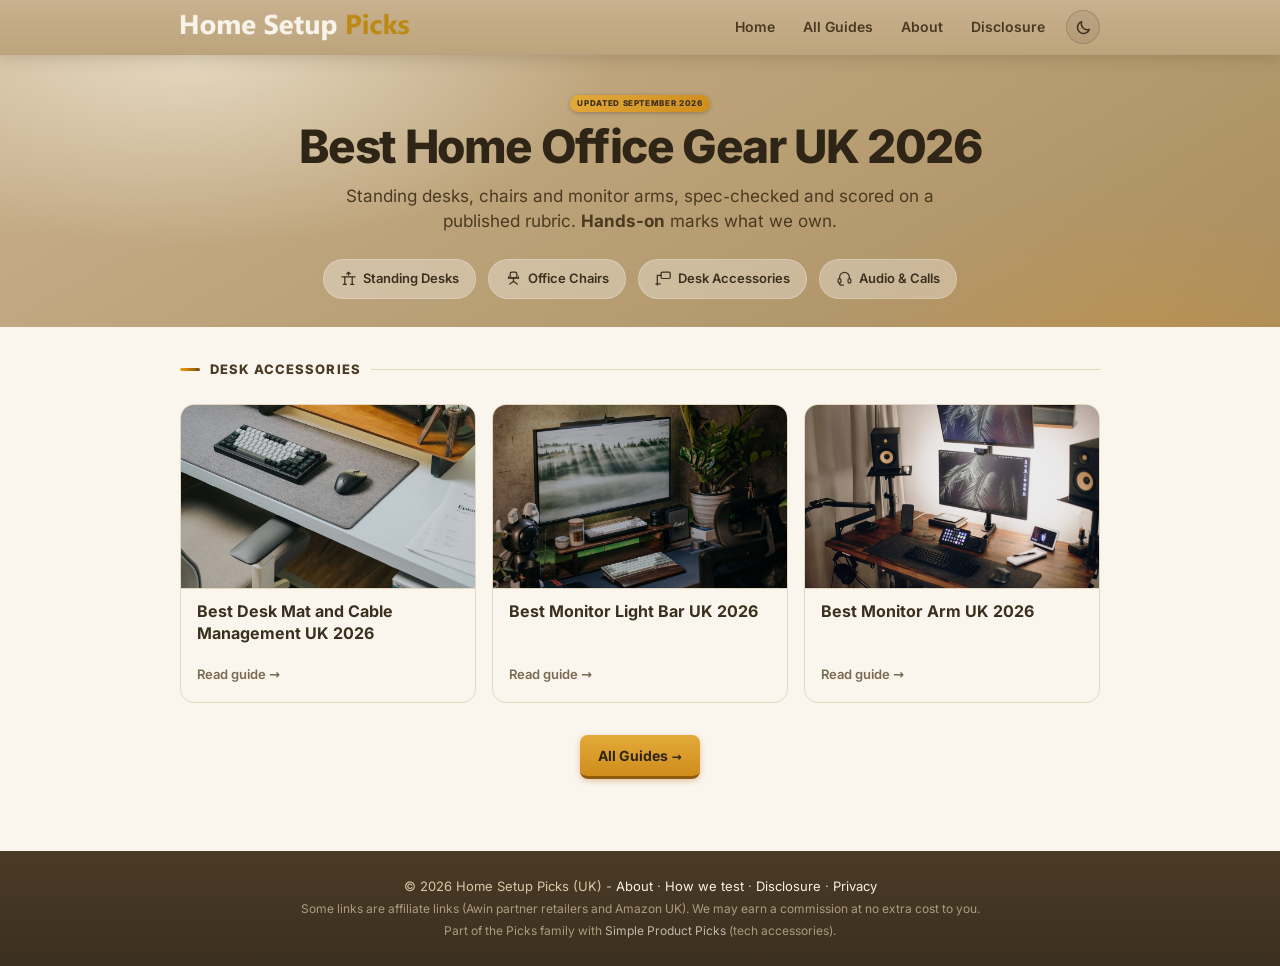
==== commit 24efd338: "brand: site 2 identity - wordmark 64d-caps in the header (cream Home Setup, gold Picks on sand, repl" ====
--- a/index.html
+++ b/index.html
@@ -43,7 +43,7 @@
 
   <header class="site-header">
     <div class="wrap">
-      <a class="brand-title" href="index.html"><img class="brand-mark" src="assets/img/brand/mark-64.png" alt="" width="24" height="24">Home Setup Picks</a>
+      <a class="brand-title" href="index.html"><img class="brand-wordmark" src="assets/img/brand/wordmark-header.png" alt="Home Setup Picks" width="230" height="28"></a>
       <nav class="site-nav">
         <a href="index.html">Home</a>
         <a href="posts.html">All Guides</a>
--- a/assets/site.css
+++ b/assets/site.css
@@ -1241,11 +1241,14 @@
   .hero-cat .chip-ico { width: 16px; height: 16px; }
 }
 
-/* -- Brand mark (2026-09-02) ------------------------------------- */
-/* The wordmark now carries the site icon (assets/img/brand/mark-64.png). 24px is the
-   largest size that keeps the header on ONE row at desktop and still fits inside the
-   two-row phone header at 390px. vertical-align beats flex here because .brand-title
-   is inline text with white-space:nowrap - making it a flex box would re-flow the nav. */
-.brand-mark { width: 24px; height: 24px; vertical-align: middle; margin-right: 8px; border-radius: 6px; }
-/* 404 shows the mark above the message, on the hero's own left alignment. */
-.brand-mark-404 { display: block; width: 64px; height: 64px; margin: 0 0 14px; border-radius: 14px; }
+/* -- Brand wordmark (2026-09-03) ---------------------------------- */
+/* The header brand is the wordmark IMAGE (64d-caps: cream "Home Setup", gold "Picks",
+   transparent PNG on the sand header), replacing the old mark-64 icon + text. 28px tall
+   keeps the header on ONE row at desktop; the phone step below matches the old 13.5px
+   text footprint so the toggle and nav stay in the viewport at 390px. */
+.brand-wordmark { display: block; width: 230px; height: 28px; }
+@media (max-width: 640px) {
+  .brand-wordmark { width: 197px; height: 24px; }
+}
+/* 404 shows the wordmark above the message, on the hero's own left alignment. */
+.brand-wordmark-404 { display: block; width: 460px; max-width: 100%; height: auto; margin: 0 0 14px; }
